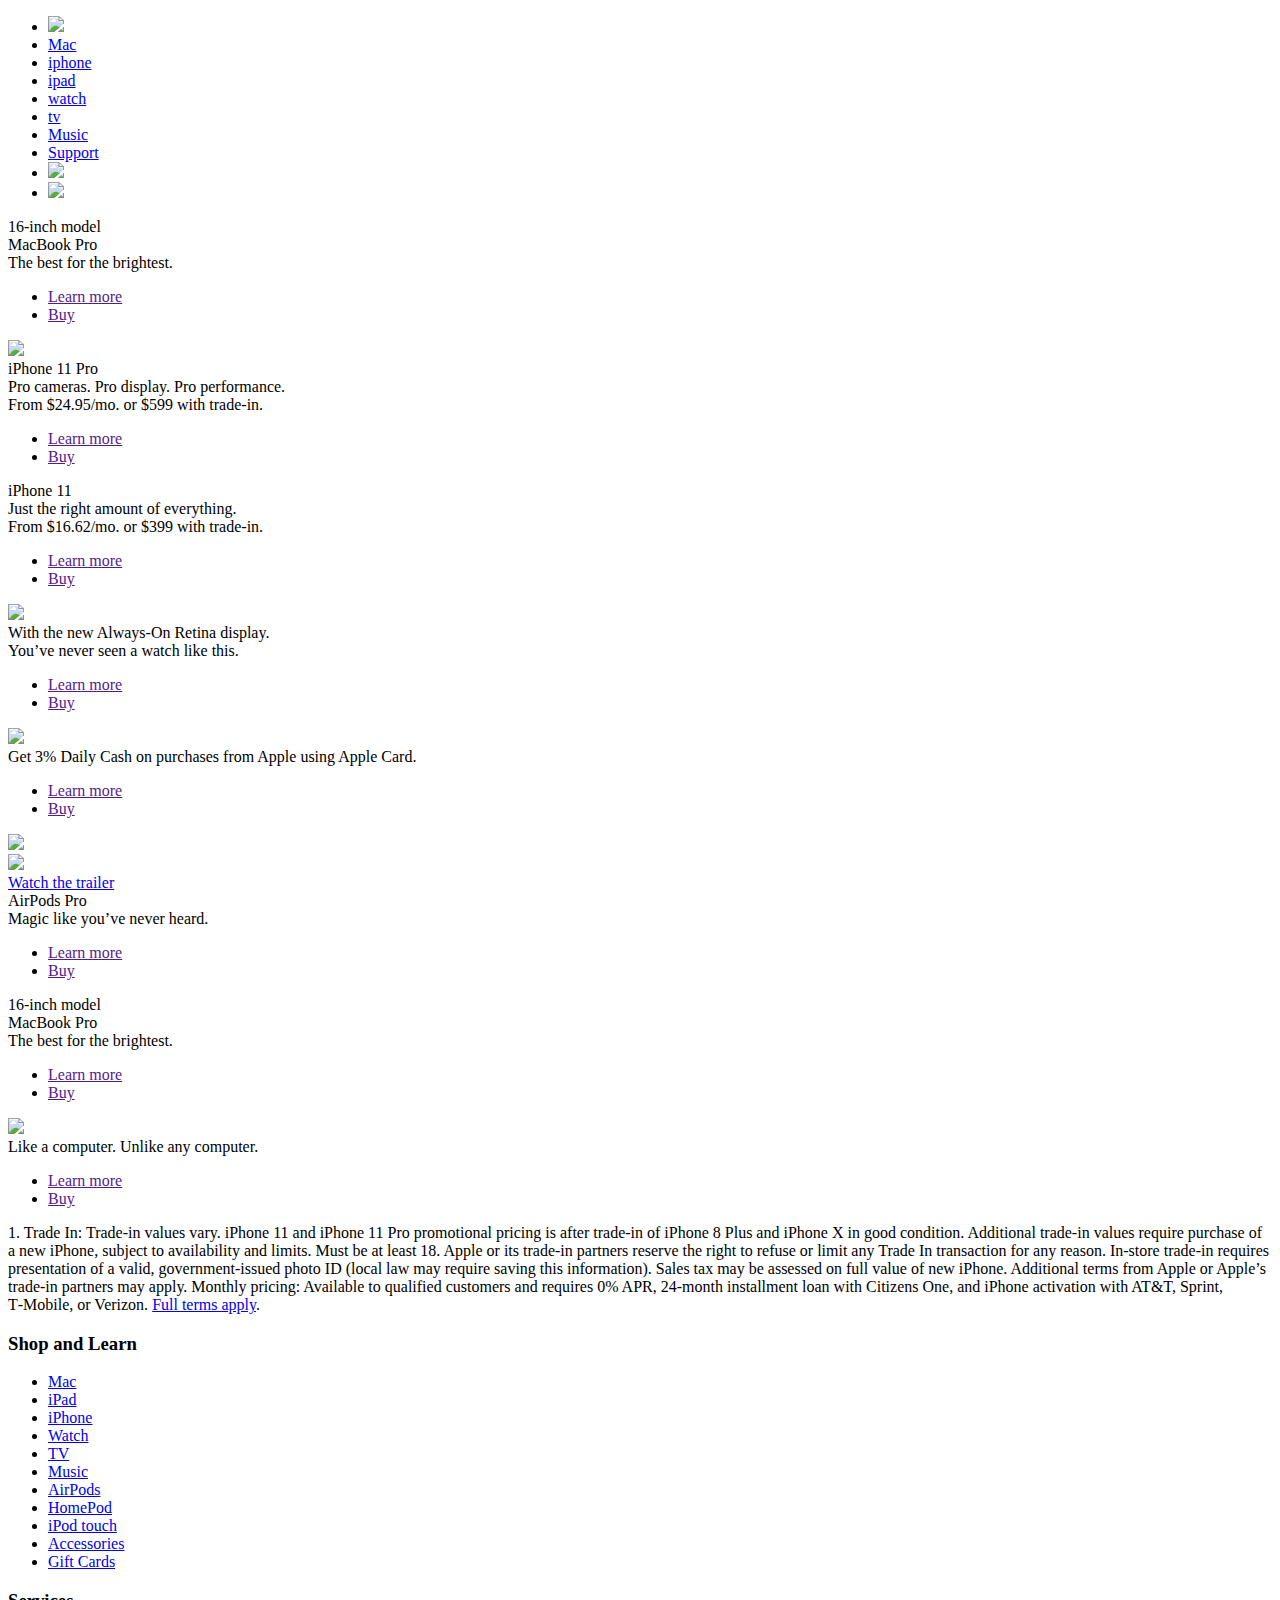
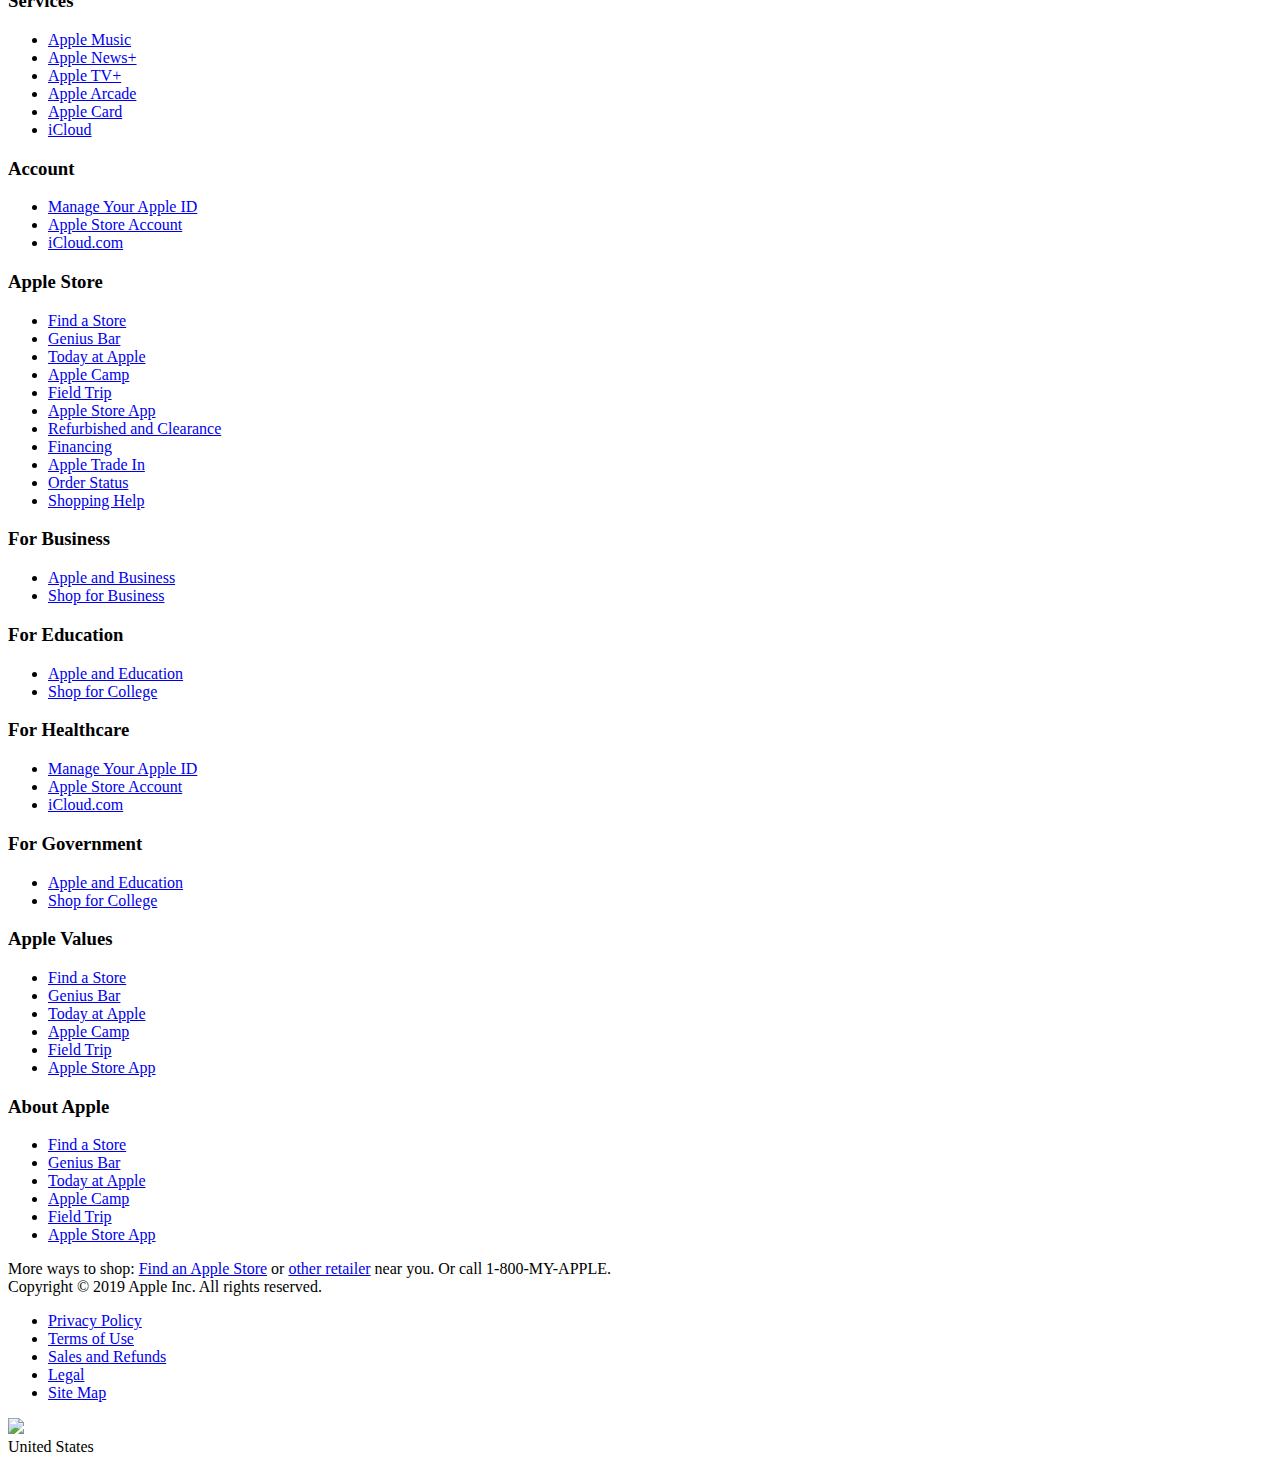
==== index.html @ 28b309b7 "Create index.html" ====
<!DOCTYPE html>
<html>

<head>
    <title>Apple Website</title>
    <link rel="stylesheet" type="text/css" href="css/style.css">

    <!-- Link to the Font-Awesome Font -->
    <!-- This font gives us the option to use emojies, symbols, common logos and icons as a font -->
    <link rel="stylesheet" href="https://maxcdn.bootstrapcdn.com/font-awesome/4.6.2/css/font-awesome.min.css">

    <!-- Link to Montserrat font on Google Fonts-->
    <link href="https://fonts.googleapis.com/css?family=Montserrat:200,200i,300,300i,400,600,600i,700,700i,800,800i,900,900i&display=swap" rel="stylesheet">

</head>

<body>
    <div class="outer-wrapper">
        <header class="header-wrapper">
            <div class="internal-wrapper">
                <div class="header-links-wrapper">
                    <ul>
                        <li class="logo-link">
                            <a href="/"><img src="images/icons/logo.png"></a>
                        </li>
                        <li><a href="/mac/">Mac</a></li>
                        <li><a href="#">iphone</a></li>
                        <li><a href="#">ipad</a></li>
                        <li><a href="#">watch</a></li>
                        <li><a href="#">tv</a></li>
                        <li><a href="#">Music</a></li>
                        <li><a href="#">Support</a></li>
                        <li class="search-link">
                            <a href="/search/"><img src="images/icons/search-icon.png"></a>
                        </li>
                        <li class="cart-link">
                            <a href="/cart/"><img src="images/icons/cart.png"></a>
                        </li>
                    </ul>
                </div>
            </div>
        </header>

        <section class="main-highlight-wrapper">
            <div class="internal-wrapper">
                <div class="model">
                    16-inch model
                </div>

                <div class="product-title">
                    MacBook Pro
                </div>

                <div class="brief-description">
                    The best for the brightest.
                </div>

                <div class="links-wrapper">
                    <ul>
                        <li><a href="">Learn more</a></li>
                        <li><a href="">Buy</a></li>
                    </ul>
                </div>

                <div class="main-image-wrapper">
                    <img src="images/home/mac-laptop.jpg" />
                </div>

            </div>
        </section>

        <section class="second-hightlight-wrapper">
            <div class="internal-wrapper">
                <div class="title-wraper">
                    iPhone 11 Pro
                </div>

                <div class="description-wrapper">
                    Pro cameras. Pro display. Pro performance.
                </div>

                <div class="price-wrapper">
                    From $24.95/mo. or $599 with trade‑in.
                </div>

                <div class="links-wrapper">
                    <ul>
                        <li><a href="">Learn more</a></li>
                        <li><a href="">Buy</a></li>
                    </ul>
                </div>
            </div>
        </section>

        <section class="third-highlight-wrapper">
            <div class="internal-wrapper">
                <div class="title-wraper">
                    iPhone 11
                </div>
                <div class="description-wrapper">
                    Just the right amount of everything.
                </div>
                <div class="price-wrapper">
                    From $16.62/mo. or $399 with trade‑in.
                </div>
                <div class="links-wrapper">
                    <ul>
                        <li><a href="">Learn more</a></li>
                        <li><a href="">Buy</a></li>
                    </ul>
                </div>
            </div>
        </section>





        <section class="fourth-heghlight-wrapper">
            <div class="left-side-wrapper">
                <div class="top-logo-wrapper">
                    <div class="logo-wrapper">
                        <img src="images/icons/watch-series5-logo.png">
                    </div>
                </div>
                <div class="description-wraper">
                    With the new Always-On Retina display.<br> You’ve never seen a watch like this.
                </div>
                <div class="links-wrapper">
                    <ul>
                        <li><a href="">Learn more</a></li>
                        <li><a href="">Buy</a></li>
                    </ul>
                </div>
            </div>
            <div class="right-side-wrapper">
                <div class="top-logo-wrapper">
                    <div class="logo-wrapper">
                        <img src="images/icons/apple-card-logo.png">
                    </div>
                </div>
                <div class="description-wraper">
                    Get 3% Daily Cash on purchases from Apple using Apple Card.
                </div>
                <div class="links-wrapper">
                    <ul>
                        <li><a href="">Learn more</a></li>
                        <li><a href="">Buy</a></li>
                    </ul>
                </div>
            </div>
        </section>
        <section class="fifth-heghlight-wrapper">
            <div class="left-side-wrapper">
                <div class="top-logo-wrapper">
                    <div class="logo-wrapper">
                        <img src="images/icons/apple-tv-logo.png">
                    </div>
                </div>

                <div class="tvshow-logo-wraper">
                    <img src="images/icons/servant-logo.png">
                </div>

                <div class="watch-more-wrapper">
                    <a href="#">Watch the trailer</a>
                </div>
            </div>
            <div class="right-side-wrapper">
                <div class="top-logo-wrapper">
                    <div class="logo-wrapper">
                        AirPods Pro
                    </div>
                </div>

                <div class="description-wraper">
                    Magic like you’ve never heard.
                </div>

                <div class="links-wrapper">
                    <ul>
                        <li><a href="">Learn more</a></li>
                        <li><a href="">Buy</a></li>
                    </ul>
                </div>
            </div>
        </section>
        <section class="sixth-heghlight-wrapper">
            <div class="left-side-wrapper">
                <div class="model">
                    16-inch model
                </div>

                <div class="product-title-small">
                    MacBook Pro
                </div>

                <div class="description-wraper">
                    The best for the brightest.
                </div>

                <div class="links-wrapper">
                    <ul>
                        <li><a href="">Learn more</a></li>
                        <li><a href="">Buy</a></li>
                    </ul>
                </div>
            </div>
            <div class="right-side-wrapper">
                <div class="top-logo-wrapper">
                    <div class="logo-wrapper">
                        <img src="images/icons/new-ipad-logo.png">
                    </div>
                </div>

                <div class="description-wraper">
                    Like a computer. Unlike any computer.
                </div>

                <div class="links-wrapper">
                    <ul>
                        <li><a href="">Learn more</a></li>
                        <li><a href="">Buy</a></li>
                    </ul>
                </div>
            </div>
        </section>





        <footer class="footer-wrapper">
            <div class="internal-wrapper">
                <div class="upper-text-container">
                    1. Trade In: Trade‑in values vary. iPhone 11 and iPhone 11 Pro promotional pricing is after trade‑in of iPhone 8 Plus and iPhone X in good condition. Additional trade‑in values require purchase of a new iPhone, subject to availability and limits. Must
                    be at least 18. Apple or its trade-in partners reserve the right to refuse or limit any Trade In transaction for any reason. In‑store trade‑in requires presentation of a valid, government-issued photo ID (local law may require saving
                    this information). Sales tax may be assessed on full value of new iPhone. Additional terms from Apple or Apple’s trade-in partners may apply. Monthly pricing: Available to qualified customers and requires 0% APR, 24‑month installment
                    loan with Citizens One, and iPhone activation with AT&T, Sprint, T‑Mobile, or Verizon. <a href="#"> Full terms apply</a>.
                </div>
                <div class="footer-links-wrapper">
                    <div class="links-wrapper-1">
                        <h3>Shop and Learn</h3>
                        <ul>
                            <li><a href="#">Mac</a></li>
                            <li><a href="#">iPad</a></li>
                            <li><a href="#">iPhone</a></li>
                            <li><a href="#">Watch</a></li>
                            <li><a href="#">TV</a></li>
                            <li><a href="#">Music</a></li>
                            <li><a href="#">AirPods</a></li>
                            <li><a href="#">HomePod</a></li>
                            <li><a href="#">iPod touch</a></li>
                            <li><a href="#">Accessories</a></li>
                            <li><a href="#">Gift Cards</a></li>
                        </ul>
                    </div>
                    <div class="links-wrapper-2">
                        <h3>Services</h3>
                        <ul>
                            <li><a href="#">Apple Music</a></li>
                            <li><a href="#">Apple News+</a></li>
                            <li><a href="#">Apple TV+</a></li>
                            <li><a href="#">Apple Arcade</a></li>
                            <li><a href="#">Apple Card</a></li>
                            <li><a href="#">iCloud</a></li>
                        </ul>
                        <h3>Account</h3>
                        <ul>
                            <li><a href="#">Manage Your Apple ID</a></li>
                            <li><a href="#">Apple Store Account</a></li>
                            <li><a href="#">iCloud.com</a></li>
                        </ul>
                    </div>
                    <div class="links-wrapper-3">
                        <h3>Apple Store</h3>
                        <ul>
                            <li><a href="#">Find a Store</a></li>
                            <li><a href="#">Genius Bar</a></li>
                            <li><a href="#">Today at Apple</a></li>
                            <li><a href="#">Apple Camp</a></li>
                            <li><a href="#">Field Trip</a></li>
                            <li><a href="#">Apple Store App</a></li>
                            <li><a href="#">Refurbished and Clearance</a></li>
                            <li><a href="#">Financing</a></li>
                            <li><a href="#">Apple Trade In</a></li>
                            <li><a href="#">Order Status</a></li>
                            <li><a href="#">Shopping Help</a></li>
                        </ul>
                    </div>
                    <div class="links-wrapper-4">
                        <h3>For Business</h3>
                        <ul>
                            <li><a href="#">Apple and Business</a></li>
                            <li><a href="#">Shop for Business</a></li>
                        </ul>
                        <h3>For Education</h3>
                        <ul>
                            <li><a href="#">Apple and Education</a></li>
                            <li><a href="#">Shop for College</a></li>
                        </ul>
                        <h3>For Healthcare</h3>
                        <ul>
                            <li><a href="#">Manage Your Apple ID</a></li>
                            <li><a href="#">Apple Store Account</a></li>
                            <li><a href="#">iCloud.com</a></li>
                        </ul>
                        <h3>For Government</h3>
                        <ul>
                            <li><a href="#">Apple and Education</a></li>
                            <li><a href="#">Shop for College</a></li>
                        </ul>
                    </div>

                    <div class="links-wrapper-5">
                        <h3>Apple Values</h3>
                        <ul>
                            <li><a href="#">Find a Store</a></li>
                            <li><a href="#">Genius Bar</a></li>
                            <li><a href="#">Today at Apple</a></li>
                            <li><a href="#">Apple Camp</a></li>
                            <li><a href="#">Field Trip</a></li>
                            <li><a href="#">Apple Store App</a></li>
                        </ul>
                        <h3>About Apple</h3>
                        <ul>
                            <li><a href="#">Find a Store</a></li>
                            <li><a href="#">Genius Bar</a></li>
                            <li><a href="#">Today at Apple</a></li>
                            <li><a href="#">Apple Camp</a></li>
                            <li><a href="#">Field Trip</a></li>
                            <li><a href="#">Apple Store App</a></li>
                        </ul>
                    </div>
                </div>
                <div class="my-apple-wrapper">
                    More ways to shop: <a href="#">Find an Apple Store</a> or <a href="#">other retailer</a> near you. Or call 1-800-MY-APPLE.
                </div>
                <div class="copyright-wrapper">
                    <div class="copyright">
                        Copyright © 2019 Apple Inc. All rights reserved.
                    </div>
                    <div class="footer-links-terms">
                        <ul>
                            <li><a href="#">Privacy Policy</a></li>
                            <li><a href="#">Terms of Use</a></li>
                            <li><a href="#">Sales and Refunds</a></li>
                            <li><a href="#">Legal</a></li>
                            <li><a href="#">Site Map</a></li>
                        </ul>
                    </div>
                    <div class="footer-country">
                        <div class="flag-wrapper"><img src="images/icons/16.png"></div>
                        <div class="footer-country-name">United States</div>
                    </div>
                </div>
            </div>
        </footer>
    </div>


</body>

</html>
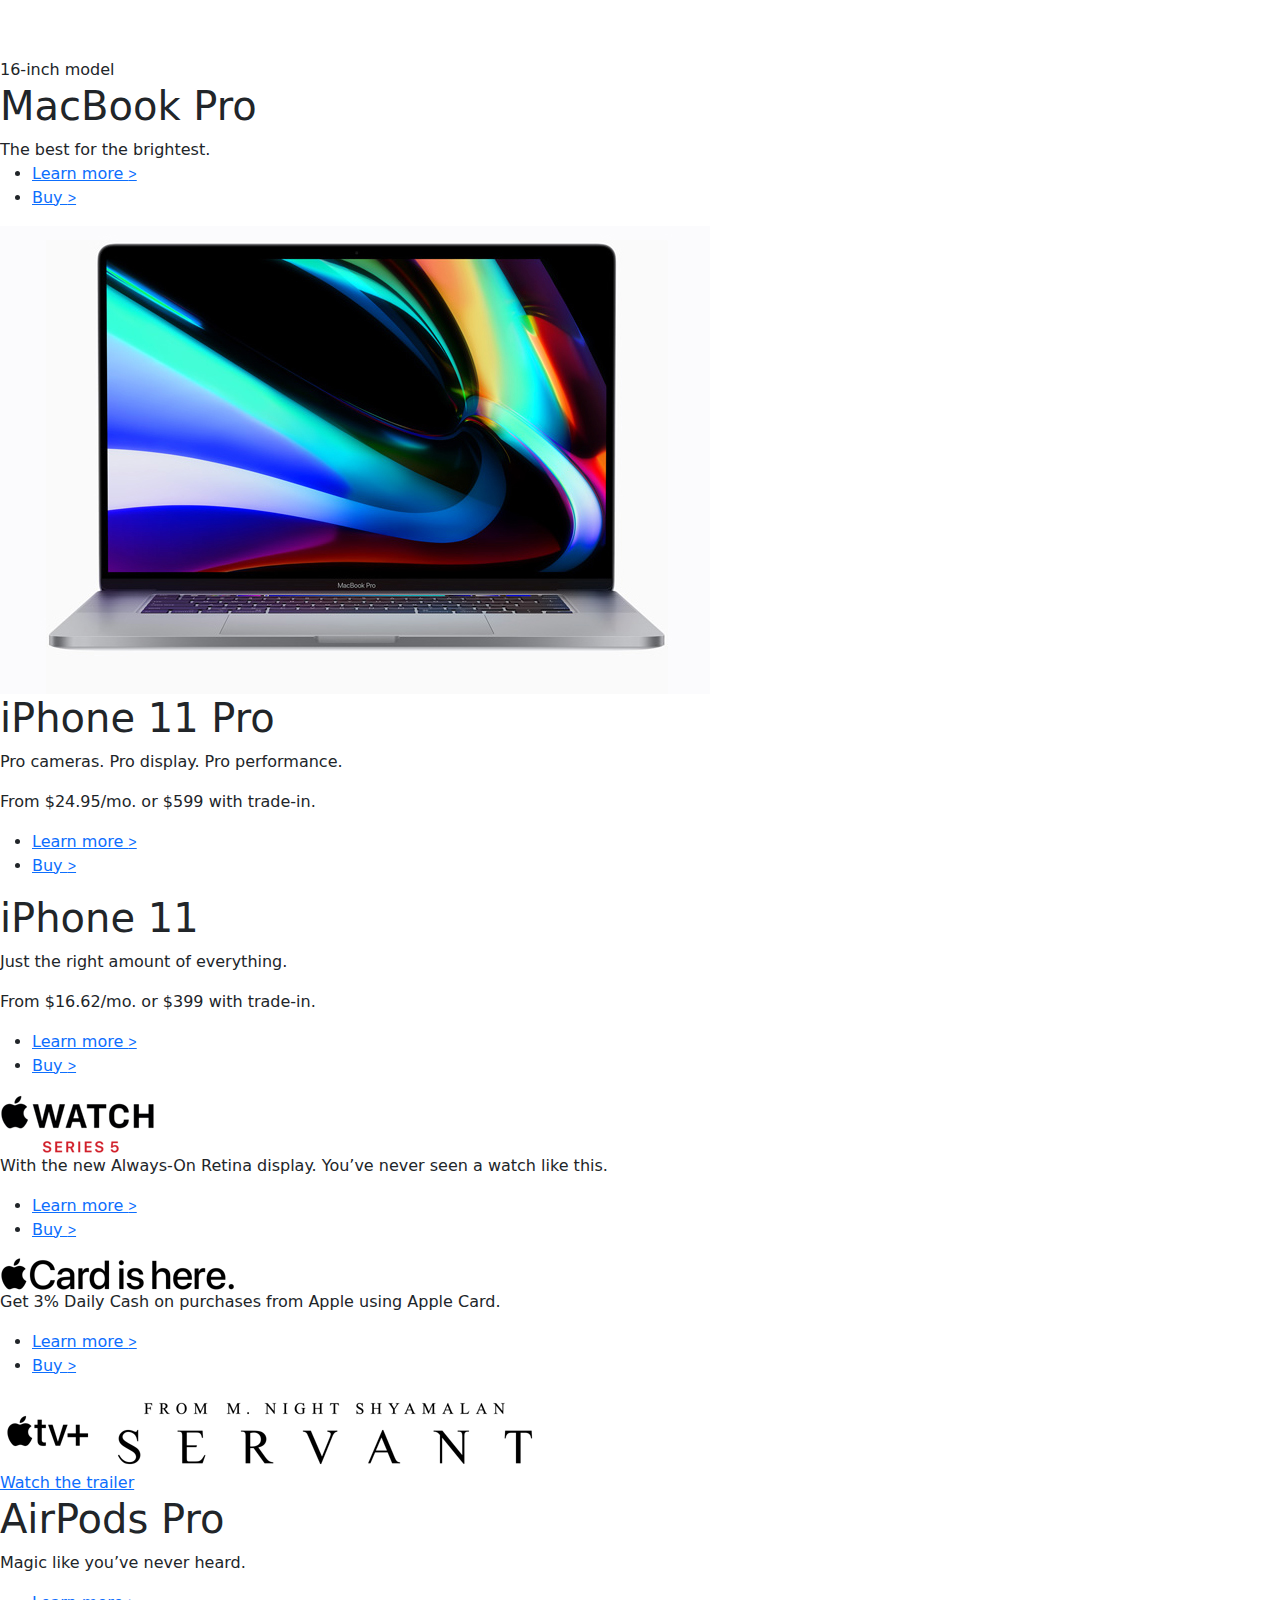
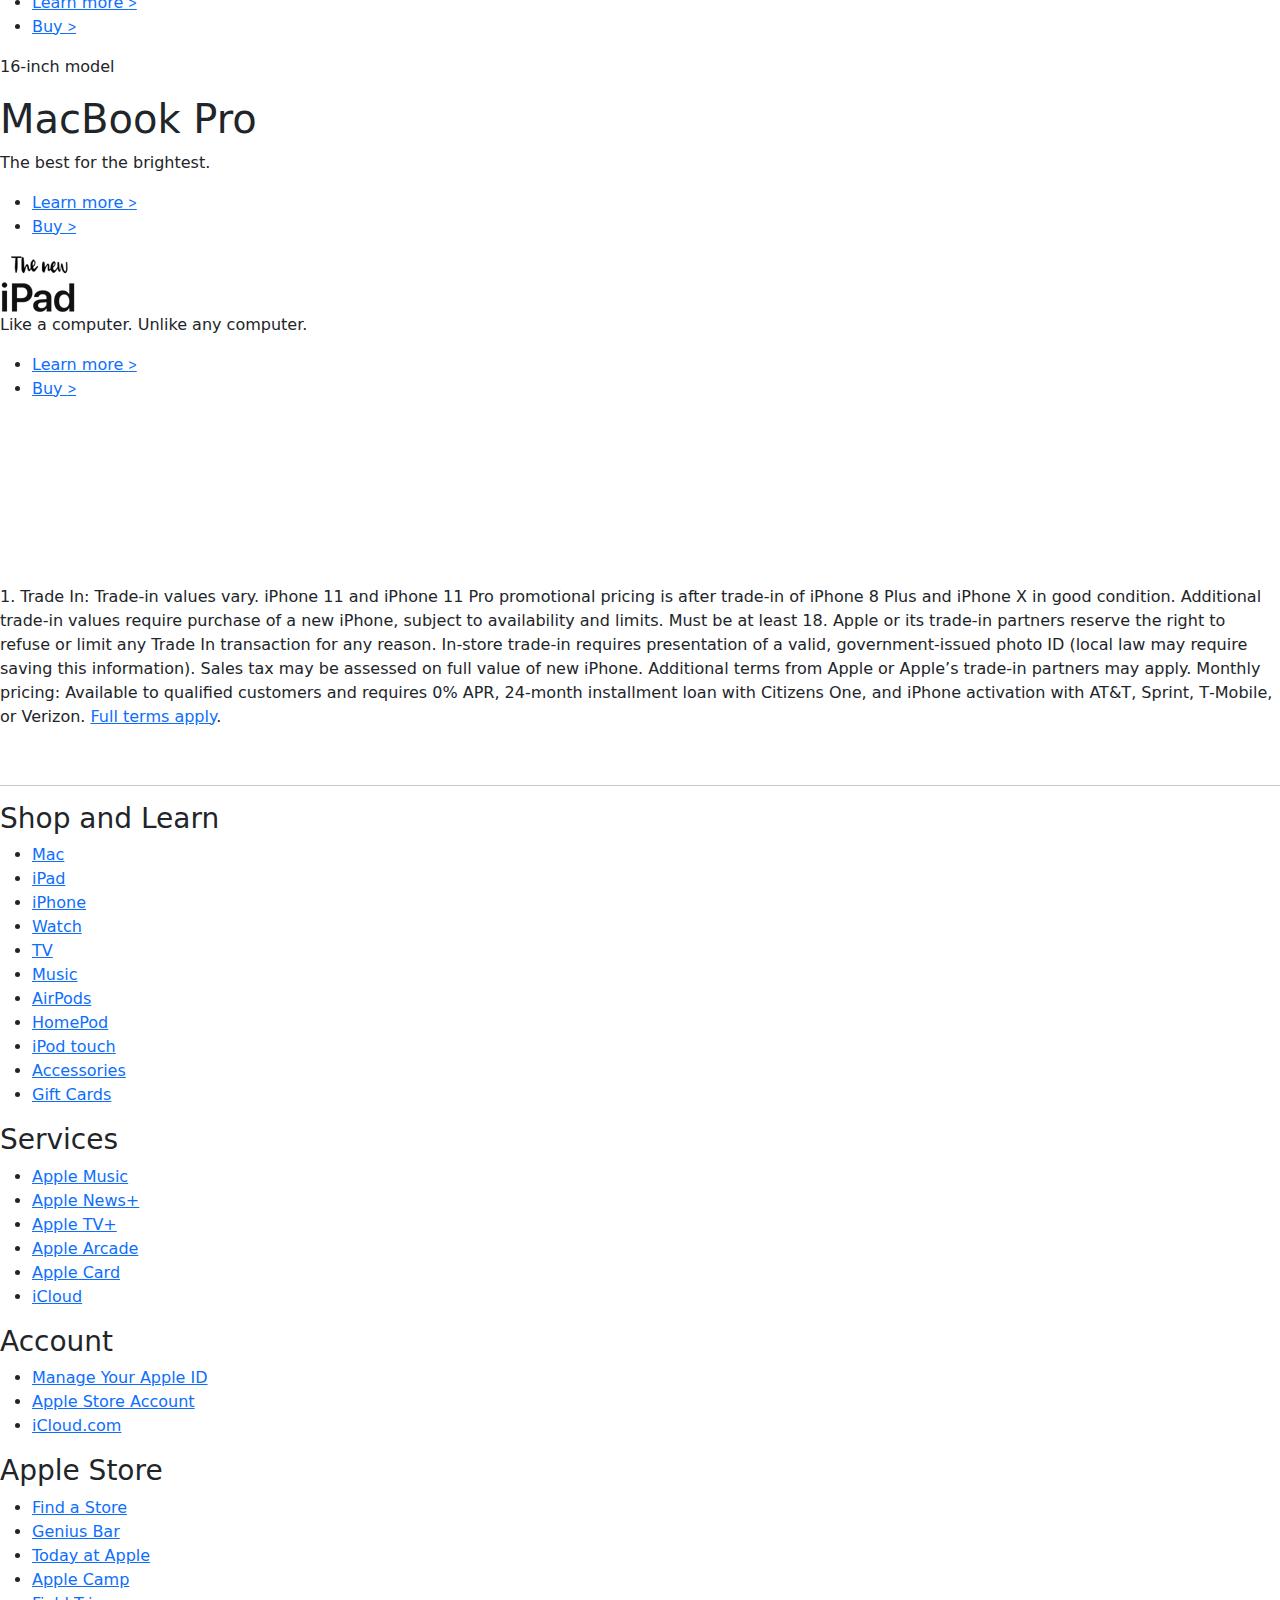
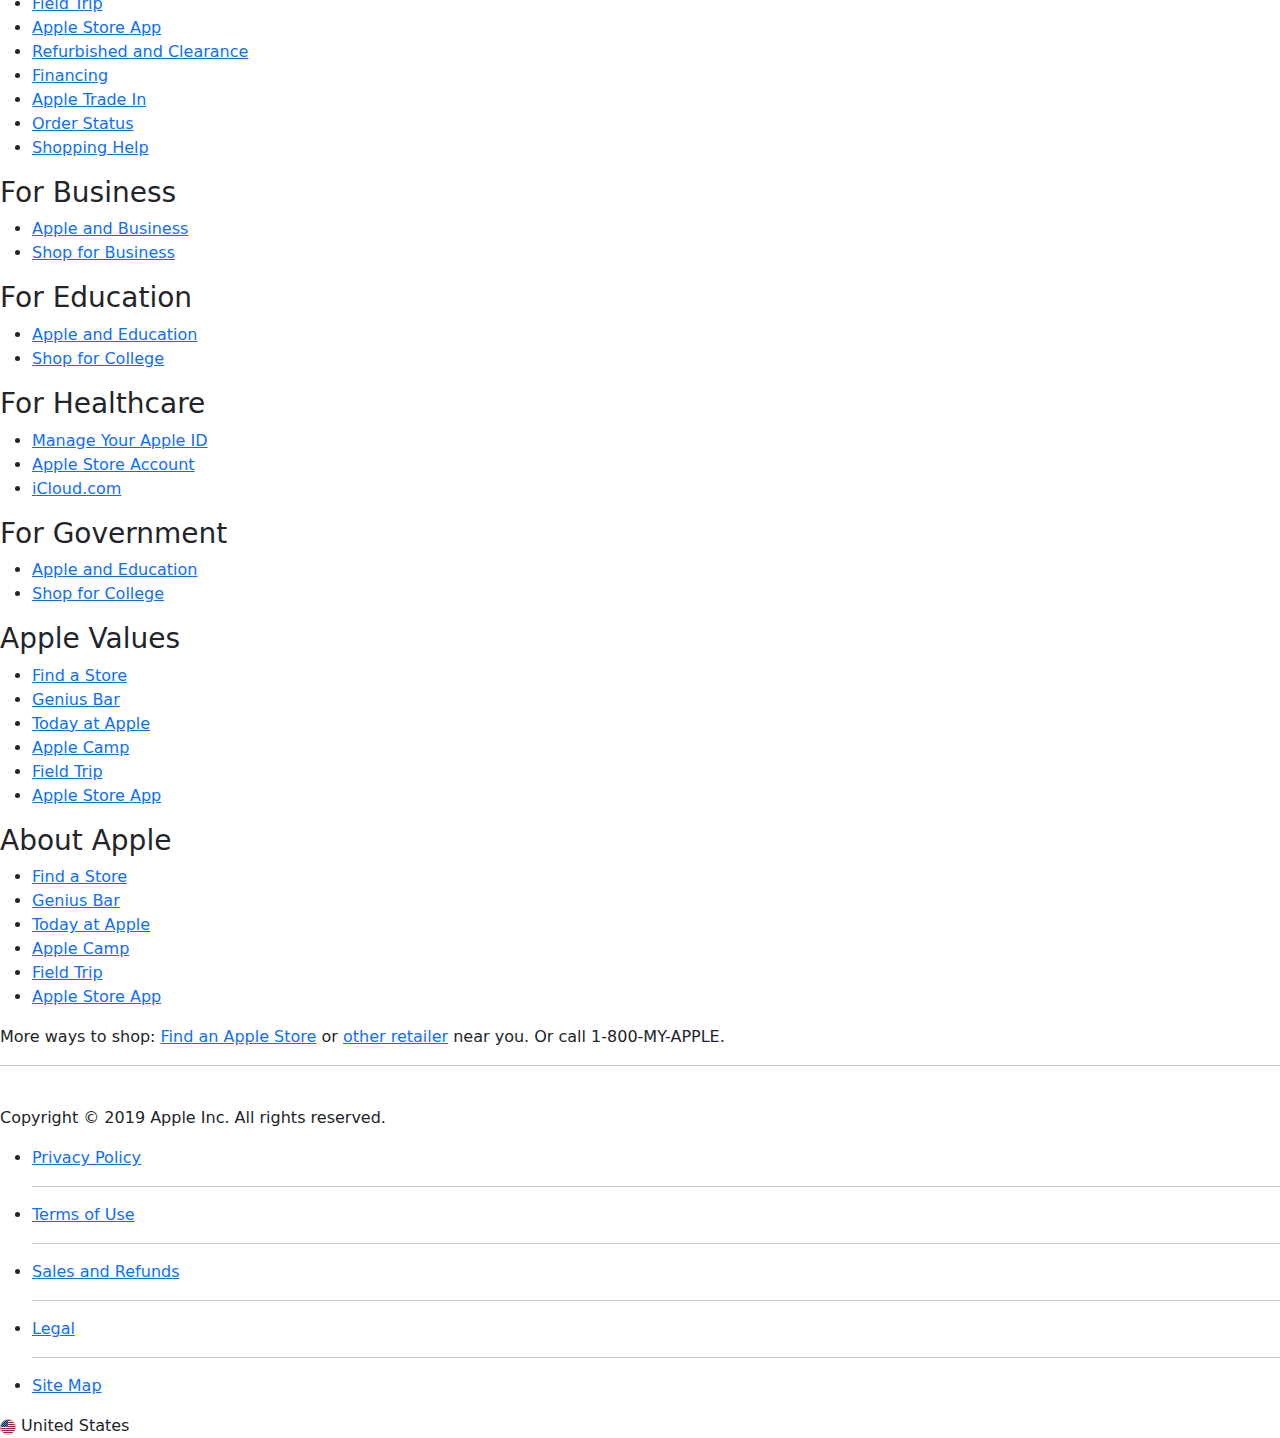
==== commit da9be48a: "Update index.html" ====
--- a/index.html
+++ b/index.html
@@ -1,363 +1,397 @@
-<!DOCTYPE html>
-<html>
+<!doctype html>
+<html lang="en">
 
 <head>
+    <meta charset="UTF-8" />
+    <meta content="width=device-width, initial-scale=1.0" name="viewport">
     <title>Apple Website</title>
-    <link rel="stylesheet" type="text/css" href="css/style.css">
-
-    <!-- Link to the Font-Awesome Font -->
-    <!-- This font gives us the option to use emojies, symbols, common logos and icons as a font -->
-    <link rel="stylesheet" href="https://maxcdn.bootstrapcdn.com/font-awesome/4.6.2/css/font-awesome.min.css">
-
-    <!-- Link to Montserrat font on Google Fonts-->
-    <link href="https://fonts.googleapis.com/css?family=Montserrat:200,200i,300,300i,400,600,600i,700,700i,800,800i,900,900i&display=swap" rel="stylesheet">
-
+    <!-- Bootstrap CSS -->
+    <link href="https://cdn.jsdelivr.net/npm/bootstrap@5.3.0/dist/css/bootstrap.min.css" rel="stylesheet">
+    <!-- FontAwesome -->
+    <link rel="stylesheet" href="https://cdnjs.cloudflare.com/ajax/libs/font-awesome/6.6.0/css/all.min.css" />
+    <!-- Google Fonts -->
+    <link href="https://fonts.googleapis.com/css2?family=Montserrat:ital,wght@0,100..900;1,100..900&display=swap" rel="stylesheet">
+    <!-- Your Custom CSS -->
+    <link href="styles.css" rel="stylesheet">
 </head>
 
 <body>
-    <div class="outer-wrapper">
-        <header class="header-wrapper">
-            <div class="internal-wrapper">
-                <div class="header-links-wrapper">
-                    <ul>
-                        <li class="logo-link">
-                            <a href="/"><img src="images/icons/logo.png"></a>
+    <header>
+        <nav class="navbar navbar-expand-lg navbar-dark ">
+            <div class="container-fluid">
+                <!-- Hamburger Menu -->
+                <button class="navbar-toggler order-1" type="button" data-bs-toggle="collapse" data-bs-target="#navbarNav" aria-controls="navbarNav" aria-expanded="false" aria-label="Toggle navigation">
+                    <span class="navbar-toggler-icon"></span>
+                </button>
+
+                <!-- Centered Logo -->
+                <a class="navbar-brand mx-auto order-3 " href="/">
+                    <img src="../../resources/images/icons/logo.png" alt="apple-logo" height="30">
+                </a>
+
+                <!-- Collapsible Nav Links -->
+                <div class="collapse navbar-collapse order-3" id="navbarNav">
+                    <ul class="navbar-nav ms-auto">
+                        <li class="nav-item"><a class="nav-link" href="#">Mac</a></li>
+                        <li class="nav-item"><a class="nav-link" href="#">iPhone</a></li>
+                        <li class="nav-item"><a class="nav-link" href="#">iPad</a></li>
+                        <li class="nav-item"><a class="nav-link" href="#">Watch</a></li>
+                        <li class="nav-item"><a class="nav-link" href="#">TV</a></li>
+                        <li class="nav-item"><a class="nav-link" href="#">Music</a></li>
+                        <li class="nav-item"><a class="nav-link" href="#">Support</a></li>
+                        <li class="nav-item">
+                            <a class="nav-link" href="#"><img alt="search-icon" src="../../resources/images/icons/search-icon.png" height="20"></a>
                         </li>
-                        <li><a href="/mac/">Mac</a></li>
-                        <li><a href="#">iphone</a></li>
-                        <li><a href="#">ipad</a></li>
-                        <li><a href="#">watch</a></li>
-                        <li><a href="#">tv</a></li>
-                        <li><a href="#">Music</a></li>
-                        <li><a href="#">Support</a></li>
-                        <li class="search-link">
-                            <a href="/search/"><img src="images/icons/search-icon.png"></a>
-                        </li>
-                        <li class="cart-link">
-                            <a href="/cart/"><img src="images/icons/cart.png"></a>
+                        <li class="nav-item">
+                            <a class="nav-link" href="#"><img alt="cart-icon" src="../../resources/images/icons/cart.png" height="20"></a>
                         </li>
                     </ul>
                 </div>
             </div>
-        </header>
-
-        <section class="main-highlight-wrapper">
-            <div class="internal-wrapper">
-                <div class="model">
-                    16-inch model
-                </div>
-
-                <div class="product-title">
-                    MacBook Pro
-                </div>
-
-                <div class="brief-description">
-                    The best for the brightest.
-                </div>
-
-                <div class="links-wrapper">
-                    <ul>
-                        <li><a href="">Learn more</a></li>
-                        <li><a href="">Buy</a></li>
-                    </ul>
-                </div>
-
-                <div class="main-image-wrapper">
-                    <img src="images/home/mac-laptop.jpg" />
-                </div>
-
-            </div>
-        </section>
-
-        <section class="second-hightlight-wrapper">
-            <div class="internal-wrapper">
-                <div class="title-wraper">
-                    iPhone 11 Pro
-                </div>
-
-                <div class="description-wrapper">
-                    Pro cameras. Pro display. Pro performance.
-                </div>
-
-                <div class="price-wrapper">
-                    From $24.95/mo. or $599 with trade‑in.
-                </div>
-
-                <div class="links-wrapper">
-                    <ul>
-                        <li><a href="">Learn more</a></li>
-                        <li><a href="">Buy</a></li>
-                    </ul>
-                </div>
-            </div>
-        </section>
-
-        <section class="third-highlight-wrapper">
-            <div class="internal-wrapper">
-                <div class="title-wraper">
-                    iPhone 11
-                </div>
-                <div class="description-wrapper">
-                    Just the right amount of everything.
-                </div>
-                <div class="price-wrapper">
-                    From $16.62/mo. or $399 with trade‑in.
-                </div>
-                <div class="links-wrapper">
-                    <ul>
-                        <li><a href="">Learn more</a></li>
-                        <li><a href="">Buy</a></li>
-                    </ul>
-                </div>
-            </div>
-        </section>
-
-
-
-
-
-        <section class="fourth-heghlight-wrapper">
-            <div class="left-side-wrapper">
-                <div class="top-logo-wrapper">
-                    <div class="logo-wrapper">
-                        <img src="images/icons/watch-series5-logo.png">
-                    </div>
-                </div>
-                <div class="description-wraper">
-                    With the new Always-On Retina display.<br> You’ve never seen a watch like this.
-                </div>
-                <div class="links-wrapper">
-                    <ul>
-                        <li><a href="">Learn more</a></li>
-                        <li><a href="">Buy</a></li>
-                    </ul>
-                </div>
-            </div>
-            <div class="right-side-wrapper">
-                <div class="top-logo-wrapper">
-                    <div class="logo-wrapper">
-                        <img src="images/icons/apple-card-logo.png">
-                    </div>
-                </div>
-                <div class="description-wraper">
-                    Get 3% Daily Cash on purchases from Apple using Apple Card.
-                </div>
-                <div class="links-wrapper">
-                    <ul>
-                        <li><a href="">Learn more</a></li>
-                        <li><a href="">Buy</a></li>
-                    </ul>
-                </div>
-            </div>
-        </section>
-        <section class="fifth-heghlight-wrapper">
-            <div class="left-side-wrapper">
-                <div class="top-logo-wrapper">
-                    <div class="logo-wrapper">
-                        <img src="images/icons/apple-tv-logo.png">
-                    </div>
-                </div>
-
-                <div class="tvshow-logo-wraper">
-                    <img src="images/icons/servant-logo.png">
-                </div>
-
-                <div class="watch-more-wrapper">
-                    <a href="#">Watch the trailer</a>
-                </div>
-            </div>
-            <div class="right-side-wrapper">
-                <div class="top-logo-wrapper">
-                    <div class="logo-wrapper">
-                        AirPods Pro
-                    </div>
-                </div>
-
-                <div class="description-wraper">
-                    Magic like you’ve never heard.
-                </div>
-
-                <div class="links-wrapper">
-                    <ul>
-                        <li><a href="">Learn more</a></li>
-                        <li><a href="">Buy</a></li>
-                    </ul>
-                </div>
-            </div>
-        </section>
-        <section class="sixth-heghlight-wrapper">
-            <div class="left-side-wrapper">
-                <div class="model">
-                    16-inch model
-                </div>
-
-                <div class="product-title-small">
-                    MacBook Pro
-                </div>
-
-                <div class="description-wraper">
-                    The best for the brightest.
-                </div>
-
-                <div class="links-wrapper">
-                    <ul>
-                        <li><a href="">Learn more</a></li>
-                        <li><a href="">Buy</a></li>
-                    </ul>
-                </div>
-            </div>
-            <div class="right-side-wrapper">
-                <div class="top-logo-wrapper">
-                    <div class="logo-wrapper">
-                        <img src="images/icons/new-ipad-logo.png">
-                    </div>
-                </div>
-
-                <div class="description-wraper">
-                    Like a computer. Unlike any computer.
-                </div>
-
-                <div class="links-wrapper">
-                    <ul>
-                        <li><a href="">Learn more</a></li>
-                        <li><a href="">Buy</a></li>
-                    </ul>
-                </div>
-            </div>
-        </section>
-
-
-
-
-
-        <footer class="footer-wrapper">
-            <div class="internal-wrapper">
-                <div class="upper-text-container">
-                    1. Trade In: Trade‑in values vary. iPhone 11 and iPhone 11 Pro promotional pricing is after trade‑in of iPhone 8 Plus and iPhone X in good condition. Additional trade‑in values require purchase of a new iPhone, subject to availability and limits. Must
-                    be at least 18. Apple or its trade-in partners reserve the right to refuse or limit any Trade In transaction for any reason. In‑store trade‑in requires presentation of a valid, government-issued photo ID (local law may require saving
-                    this information). Sales tax may be assessed on full value of new iPhone. Additional terms from Apple or Apple’s trade-in partners may apply. Monthly pricing: Available to qualified customers and requires 0% APR, 24‑month installment
-                    loan with Citizens One, and iPhone activation with AT&T, Sprint, T‑Mobile, or Verizon. <a href="#"> Full terms apply</a>.
-                </div>
-                <div class="footer-links-wrapper">
-                    <div class="links-wrapper-1">
-                        <h3>Shop and Learn</h3>
-                        <ul>
-                            <li><a href="#">Mac</a></li>
-                            <li><a href="#">iPad</a></li>
-                            <li><a href="#">iPhone</a></li>
-                            <li><a href="#">Watch</a></li>
-                            <li><a href="#">TV</a></li>
-                            <li><a href="#">Music</a></li>
-                            <li><a href="#">AirPods</a></li>
-                            <li><a href="#">HomePod</a></li>
-                            <li><a href="#">iPod touch</a></li>
-                            <li><a href="#">Accessories</a></li>
-                            <li><a href="#">Gift Cards</a></li>
-                        </ul>
-                    </div>
-                    <div class="links-wrapper-2">
-                        <h3>Services</h3>
-                        <ul>
-                            <li><a href="#">Apple Music</a></li>
-                            <li><a href="#">Apple News+</a></li>
-                            <li><a href="#">Apple TV+</a></li>
-                            <li><a href="#">Apple Arcade</a></li>
-                            <li><a href="#">Apple Card</a></li>
-                            <li><a href="#">iCloud</a></li>
-                        </ul>
-                        <h3>Account</h3>
-                        <ul>
-                            <li><a href="#">Manage Your Apple ID</a></li>
-                            <li><a href="#">Apple Store Account</a></li>
-                            <li><a href="#">iCloud.com</a></li>
-                        </ul>
-                    </div>
-                    <div class="links-wrapper-3">
-                        <h3>Apple Store</h3>
-                        <ul>
-                            <li><a href="#">Find a Store</a></li>
-                            <li><a href="#">Genius Bar</a></li>
-                            <li><a href="#">Today at Apple</a></li>
-                            <li><a href="#">Apple Camp</a></li>
-                            <li><a href="#">Field Trip</a></li>
-                            <li><a href="#">Apple Store App</a></li>
-                            <li><a href="#">Refurbished and Clearance</a></li>
-                            <li><a href="#">Financing</a></li>
-                            <li><a href="#">Apple Trade In</a></li>
-                            <li><a href="#">Order Status</a></li>
-                            <li><a href="#">Shopping Help</a></li>
-                        </ul>
-                    </div>
-                    <div class="links-wrapper-4">
-                        <h3>For Business</h3>
-                        <ul>
-                            <li><a href="#">Apple and Business</a></li>
-                            <li><a href="#">Shop for Business</a></li>
-                        </ul>
-                        <h3>For Education</h3>
-                        <ul>
-                            <li><a href="#">Apple and Education</a></li>
-                            <li><a href="#">Shop for College</a></li>
-                        </ul>
-                        <h3>For Healthcare</h3>
-                        <ul>
-                            <li><a href="#">Manage Your Apple ID</a></li>
-                            <li><a href="#">Apple Store Account</a></li>
-                            <li><a href="#">iCloud.com</a></li>
-                        </ul>
-                        <h3>For Government</h3>
-                        <ul>
-                            <li><a href="#">Apple and Education</a></li>
-                            <li><a href="#">Shop for College</a></li>
-                        </ul>
-                    </div>
-
-                    <div class="links-wrapper-5">
-                        <h3>Apple Values</h3>
-                        <ul>
-                            <li><a href="#">Find a Store</a></li>
-                            <li><a href="#">Genius Bar</a></li>
-                            <li><a href="#">Today at Apple</a></li>
-                            <li><a href="#">Apple Camp</a></li>
-                            <li><a href="#">Field Trip</a></li>
-                            <li><a href="#">Apple Store App</a></li>
-                        </ul>
-                        <h3>About Apple</h3>
-                        <ul>
-                            <li><a href="#">Find a Store</a></li>
-                            <li><a href="#">Genius Bar</a></li>
-                            <li><a href="#">Today at Apple</a></li>
-                            <li><a href="#">Apple Camp</a></li>
-                            <li><a href="#">Field Trip</a></li>
-                            <li><a href="#">Apple Store App</a></li>
-                        </ul>
-                    </div>
-                </div>
-                <div class="my-apple-wrapper">
-                    More ways to shop: <a href="#">Find an Apple Store</a> or <a href="#">other retailer</a> near you. Or call 1-800-MY-APPLE.
-                </div>
-                <div class="copyright-wrapper">
-                    <div class="copyright">
-                        Copyright © 2019 Apple Inc. All rights reserved.
-                    </div>
-                    <div class="footer-links-terms">
-                        <ul>
-                            <li><a href="#">Privacy Policy</a></li>
-                            <li><a href="#">Terms of Use</a></li>
-                            <li><a href="#">Sales and Refunds</a></li>
-                            <li><a href="#">Legal</a></li>
-                            <li><a href="#">Site Map</a></li>
-                        </ul>
-                    </div>
-                    <div class="footer-country">
-                        <div class="flag-wrapper"><img src="images/icons/16.png"></div>
-                        <div class="footer-country-name">United States</div>
-                    </div>
-                </div>
-            </div>
-        </footer>
-    </div>
-
+        </nav>
+    </header>
+
+    <!-- MacBook Pro -->
+
+    <section>
+        <div>
+            <div class="model">16-inch model</div>
+            <h1 class="title">MacBook Pro</h1>
+            <div class="discription">The best for the brightest.</div>
+        </div>
+        <ul>
+            <li>
+                <a href="http://" rel="noopener noreferrer" target="_blank">Learn more <code>&#62;</code> </a>
+            </li>
+            <li>
+                <a href="http://" rel="noopener noreferrer" target="_blank">Buy  <code> &#62;</code></a>
+            </li>
+        </ul>
+    </section>
+
+    <!-- image for macbook pro  -->
+    <section>
+        <img src="../../resources/images/home/mac-laptop.jpg">
+    </section>
+
+    <!-- iPhone 11 Pro -->
+    <section class="iPhone-11-Pro on-background">
+        <h1> iPhone 11 Pro</h1>
+        <p class="discription">Pro cameras. Pro display. Pro performance.</p>
+        <p class="price">From $24.95/mo. or $599 with trade‑in.</p>
+
+        <ul>
+            <li>
+                <a href="http://" rel="noopener noreferrer" target="_blank">Learn more <code>&#62;</code></a>
+            </li>
+            <li>
+                <a href="http://" rel="noopener noreferrer" target="_blank">Buy  <code> &#62;</code></a>
+            </li>
+        </ul>
+
+    </section>
+
+    <!-- iPhone 11 -->
+    <section class="iPhone-11 on-background">
+        <h1>iPhone 11</h1>
+        <p class="discription">Just the right amount of everything.</p>
+        <p class="price">From $16.62/mo. or $399 with trade‑in.</p>
+        <ul>
+            <li>
+                <a href="http://" rel="noopener noreferrer" target="_blank">Learn more <code>&#62;</code></a>
+            </li>
+            <li>
+                <a href="http://" rel="noopener noreferrer" target="_blank">Buy  <code> &#62;</code></a>
+            </li>
+        </ul>
+    </section>
+
+    <!--                                    products side to side                    -->
+
+    <!-- watch 5 and apple card -->
+    <section class=" side2side side-heighlight1">
+        <div class="left-heighlight">
+            <div class="content">
+                <img src="../../resources/images/icons/watch-series5-logo.png" class="logo">
+                <p>With the new Always-On Retina display. You’ve never seen a watch like this.</p>
+                <ul>
+                    <li>
+                        <a href="http://" rel="noopener noreferrer" target="_blank">Learn more <code>&#62;</code></a>
+                    </li>
+                    <li>
+                        <a href="http://" rel="noopener noreferrer" target="_blank">Buy  <code> &#62;</code></a>
+                    </li>
+                </ul>
+            </div>
+        </div>
+
+
+        <div class="right-heighlight">
+            <div class="content">
+                <img src="../../resources/images/icons/apple-card-logo.png" alt="card is here" class="logo">
+                <p>Get 3% Daily Cash on purchases from Apple using Apple Card.</p>
+                <ul>
+                    <li>
+                        <a href="http://" rel="noopener noreferrer" target="_blank">Learn more <code>&#62;</code></a>
+                    </li>
+                    <li>
+                        <a href="http://" rel="noopener noreferrer" target="_blank">Buy  <code> &#62;</code></a>
+                    </li>
+                </ul>
+            </div>
+        </div>
+
+    </section>
+
+    <!--                                     airpode and tv                                   -->
+
+    <section class="side2side side-heighlight2">
+        <div class=" content left-heighlight">
+
+            <img src="/resources/images/icons/apple-tv-logo.png" alt="apple tv logo">
+            <img src="/resources/images/icons/servant-logo.png" alt="Servant" class="servant-logo">
+            <div class="watch-more-wrapper"><a href="#" target="_blank" rel="noopener noreferrer">Watch the trailer</a></div>
+
+        </div>
+
+        <div class="right-heighlight ">
+            <div class="content">
+                <h1>AirPods Pro</h1>
+
+                <p class="discription">Magic like you’ve never heard.</p>
+
+                <ul>
+                    <li><a href="http://" rel="noopener noreferrer" target="_blank">Learn more <code>&#62;</code></a> </li>
+                    <li> <a href="http://" rel="noopener noreferrer" target="_blank">Buy  <code> &#62;</code></a></li>
+                </ul>
+            </div>
+        </div>
+
+    </section>
+
+    <section class=" side2side side-heighlight3 ">
+        <div class="left-heighlight">
+            <div class="content">
+                <p>16-inch model</p>
+                <h1>MacBook Pro</h1>
+                <p class="discription">The best for the brightest.</p>
+                <ul>
+                    <li>
+                        <a href="http://" rel="noopener noreferrer" target="_blank">Learn more <code>&#62;</code></a>
+                    </li>
+                    <li>
+                        <a href="http://" rel="noopener noreferrer" target="_blank">Buy  <code> &#62;</code></a>
+                    </li>
+                </ul>
+
+            </div>
+        </div>
+
+        <div class="right-heighlight">
+            <img src="../../resources/images/icons/new-ipad-logo.png" alt="card is here" class="logo">
+            <div class="content">
+                <p class="discription">Like a computer. Unlike any computer.</p>
+                <ul>
+                    <li>
+                        <a href="http://" rel="noopener noreferrer" target="_blank">Learn more <code>&#62;</code></a>
+                    </li>
+                    <li>
+                        <a href="http://" rel="noopener noreferrer" target="_blank">Buy  <code> &#62;</code></a>
+                    </li>
+                </ul>
+
+            </div>
+        </div>
+    </section>
+
+
+    <!-- Fifth Highlight Section -->
+    <!-- <section class="side-highlight3">
+        <div class="left-highlight">
+            <img src="../../resources/images/home/ipad-air.jpg" alt="iPad Air" class="logo">
+            <p>Light. Bright. Full of might.</p>
+            <ul>
+                <li>
+                    <a href="http://" rel="noopener noreferrer" target="_blank">Learn more <code>&#62;</code></a>
+                </li>
+                <li>
+                    <a href="http://" rel="noopener noreferrer" target="_blank">Buy <code>&#62;</code></a>
+                </li>
+            </ul>
+        </div>
+
+        <div class="right-highlight">
+            <img src="../../resources/images/home/airpods-max.jpg" alt="AirPods Max" class="logo">
+            <p>High-fidelity audio. Uncompromised.</p>
+            <ul>
+                <li>
+                    <a href="http://" rel="noopener noreferrer" target="_blank">Learn more <code>&#62;</code></a>
+                </li>
+                <li>
+                    <a href="http://" rel="noopener noreferrer" target="_blank">Buy <code>&#62;</code></a>
+                </li>
+            </ul>
+        </div>
+    </section>
+
+    <!-- <p>footer begins here</p> -->
+
+    <br> <br> <br> <br> <br> <br> <br>
+
+    <footer class="footer">
+
+        <p class="footer-upper-note">
+            1. Trade In: Trade‑in values vary. iPhone 11 and iPhone 11 Pro promotional pricing is after trade‑in of iPhone 8 Plus and iPhone X in good condition. Additional trade‑in values require purchase of a new iPhone, subject to availability and limits. Must
+            be at least 18. Apple or its trade-in partners reserve the right to refuse or limit any Trade In transaction for any reason. In‑store trade‑in requires presentation of a valid, government-issued photo ID (local law may require saving this
+            information). Sales tax may be assessed on full value of new iPhone. Additional terms from Apple or Apple’s trade-in partners may apply. Monthly pricing: Available to qualified customers and requires 0% APR, 24‑month installment loan with
+            Citizens One, and iPhone activation with AT&T, Sprint, T‑Mobile, or Verizon. <a href="#">Full terms apply</a>.
+        </p>
+        <br>
+        <hr>
+
+        <div class="main-footer-links-wrapper">
+
+            <div class="footer-links-column">
+                <h3>Shop and Learn</h3>
+                <ul>
+                    <li><a href="#">Mac</a></li>
+                    <li><a href="#">iPad</a></li>
+                    <li><a href="#">iPhone</a></li>
+                    <li><a href="#">Watch</a></li>
+                    <li><a href="#">TV</a></li>
+                    <li><a href="#">Music</a></li>
+                    <li><a href="#">AirPods</a></li>
+                    <li><a href="#">HomePod</a></li>
+                    <li><a href="#">iPod touch</a></li>
+                    <li><a href="#">Accessories</a></li>
+                    <li><a href="#">Gift Cards</a></li>
+                </ul>
+            </div>
+
+
+            <div class="footer-links-column">
+
+                <h3>Services</h3>
+                <ul>
+                    <li><a href="#">Apple Music</a></li>
+                    <li><a href="#">Apple News+</a></li>
+                    <li><a href="#">Apple TV+</a></li>
+                    <li><a href="#">Apple Arcade</a></li>
+                    <li><a href="#">Apple Card</a></li>
+                    <li><a href="#">iCloud</a></li>
+                </ul>
+
+                <h3>Account</h3>
+                <ul>
+                    <li><a href="#">Manage Your Apple ID</a></li>
+                    <li><a href="#">Apple Store Account</a></li>
+                    <li><a href="#">iCloud.com</a></li>
+                </ul>
+
+            </div>
+
+            <div class="footer-links-column">
+
+                <h3>Apple Store</h3>
+                <ul>
+                    <li><a href="#">Find a Store</a></li>
+                    <li><a href="#">Genius Bar</a></li>
+                    <li><a href="#">Today at Apple</a></li>
+                    <li><a href="#">Apple Camp</a></li>
+                    <li><a href="#">Field Trip</a></li>
+                    <li><a href="#">Apple Store App</a></li>
+                    <li><a href="#">Refurbished and Clearance</a></li>
+                    <li><a href="#">Financing</a></li>
+                    <li><a href="#">Apple Trade In</a></li>
+                    <li><a href="#">Order Status</a></li>
+                    <li><a href="#">Shopping Help</a></li>
+                </ul>
+
+            </div>
+
+
+            <div class="footer-links-column">
+
+
+                <h3>For Business</h3>
+                <ul>
+                    <li><a href="#">Apple and Business</a></li>
+                    <li><a href="#">Shop for Business</a></li>
+                </ul>
+
+                <h3>For Education</h3>
+                <ul>
+                    <li><a href="#">Apple and Education</a></li>
+                    <li><a href="#">Shop for College</a></li>
+                </ul>
+
+                <h3>For Healthcare</h3>
+                <ul>
+                    <li><a href="#">Manage Your Apple ID</a></li>
+                    <li><a href="#">Apple Store Account</a></li>
+                    <li><a href="#">iCloud.com</a></li>
+                </ul>
+
+                <h3>For Government</h3>
+                <ul>
+                    <li><a href="#">Apple and Education</a></li>
+                    <li><a href="#">Shop for College</a></li>
+                </ul>
+
+            </div>
+
+            <div class="footer-links-column">
+
+                <h3>Apple Values</h3>
+                <ul>
+                    <li><a href="#">Find a Store</a></li>
+                    <li><a href="#">Genius Bar</a></li>
+                    <li><a href="#">Today at Apple</a></li>
+                    <li><a href="#">Apple Camp</a></li>
+                    <li><a href="#">Field Trip</a></li>
+                    <li><a href="#">Apple Store App</a></li>
+                </ul>
+
+                <h3>About Apple</h3>
+                <ul>
+                    <li><a href="#">Find a Store</a></li>
+                    <li><a href="#">Genius Bar</a></li>
+                    <li><a href="#">Today at Apple</a></li>
+                    <li><a href="#">Apple Camp</a></li>
+                    <li><a href="#">Field Trip</a></li>
+                    <li><a href="#">Apple Store App</a></li>
+                </ul>
+
+            </div>
+        </div>
+
+        <!-- end note  -->
+        <p class="footer-last-para"> More ways to shop: <a href="#">Find an Apple Store</a> or <a href="#">other retailer</a> near you. Or call 1-800-MY-APPLE.</p>
+
+        <hr>
+        <br>
+        <div class="end-notes">
+
+            <p class="end-note">Copyright © 2019 Apple Inc. All rights reserved.</p>
+            <ul class="end-note linkss">
+                <li><a href="#">Privacy Policy</a></li>
+                <hr>
+                <li><a href="#">Terms of Use</a></li>
+                <hr>
+                <li><a href="#">Sales and Refunds</a></li>
+                <hr>
+                <li><a href="#">Legal</a></li>
+                <hr>
+                <li><a href="#">Site Map</a></li>
+
+            </ul>
+
+            <div class="end-note">
+                <img src="../../resources/images/icons/16.png" alt=""> United States
+            </div>
+        </div>
+
+    </footer>
 
 </body>
 
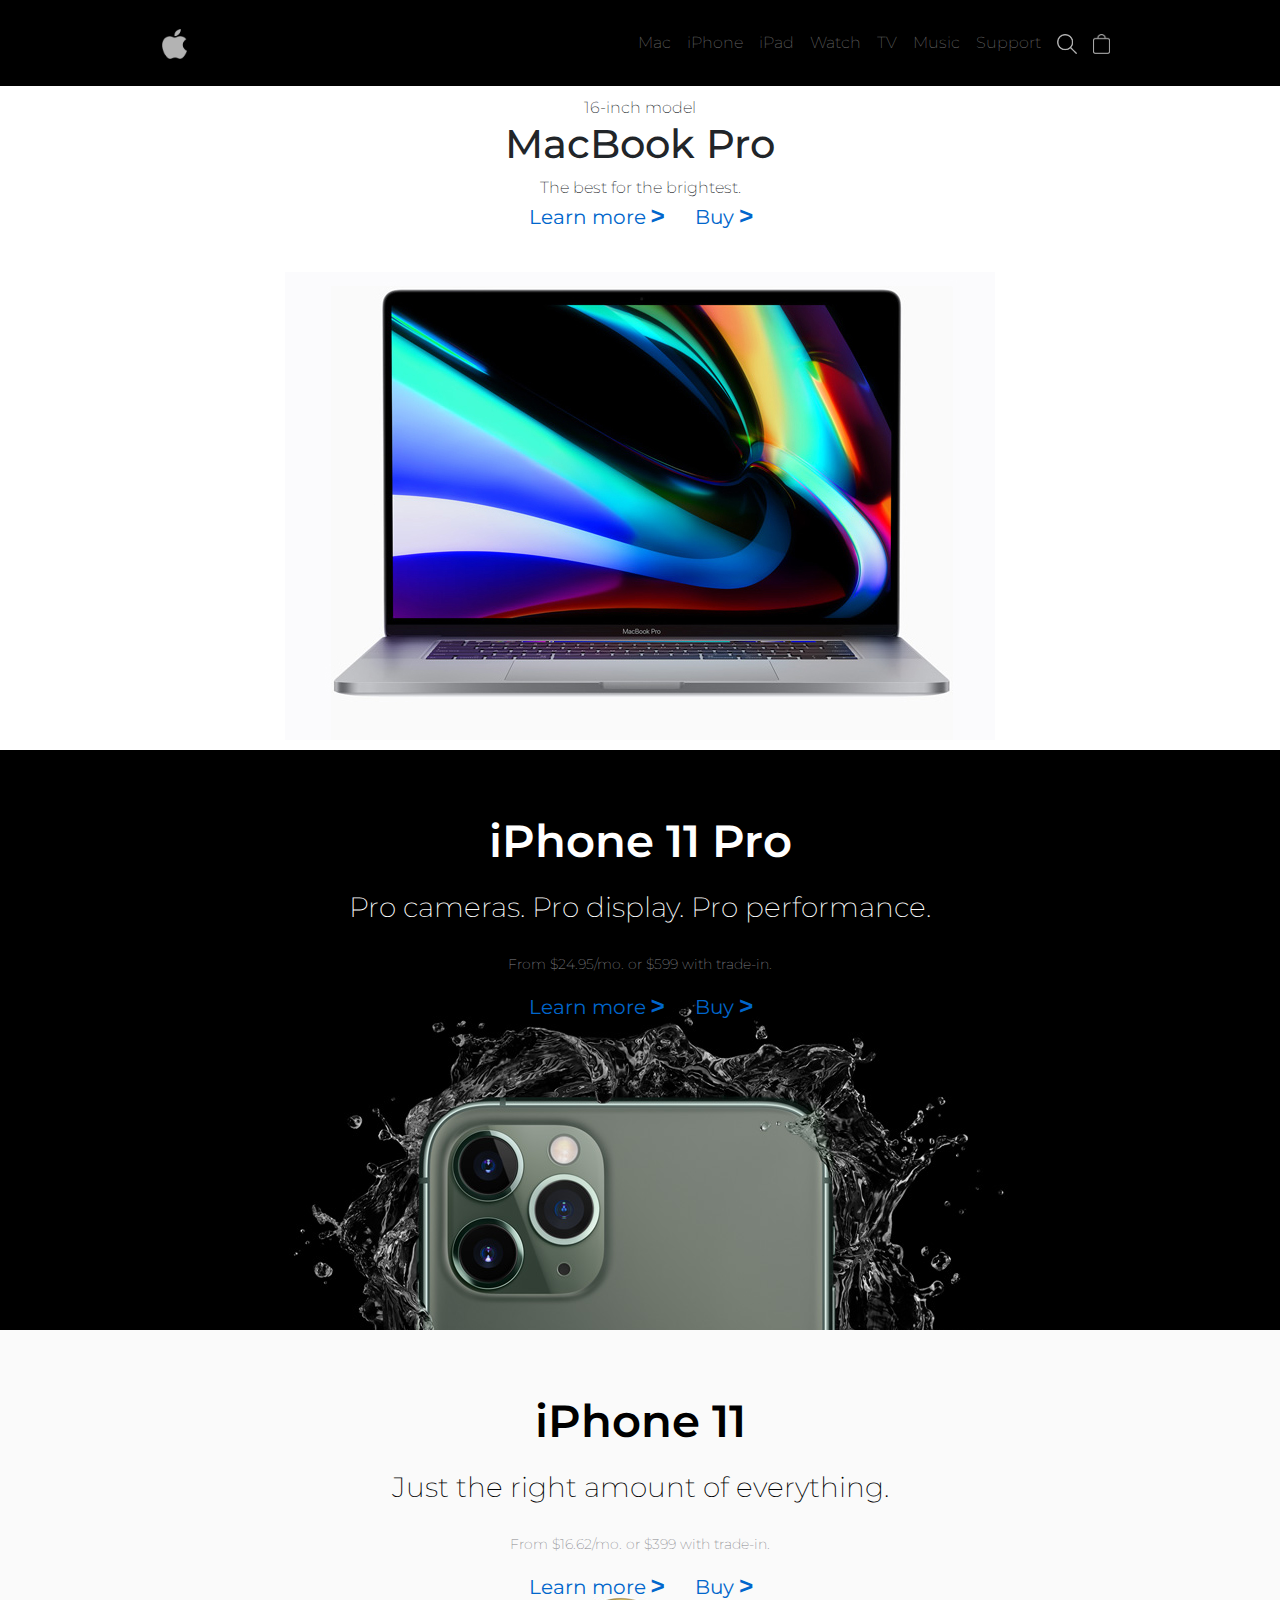
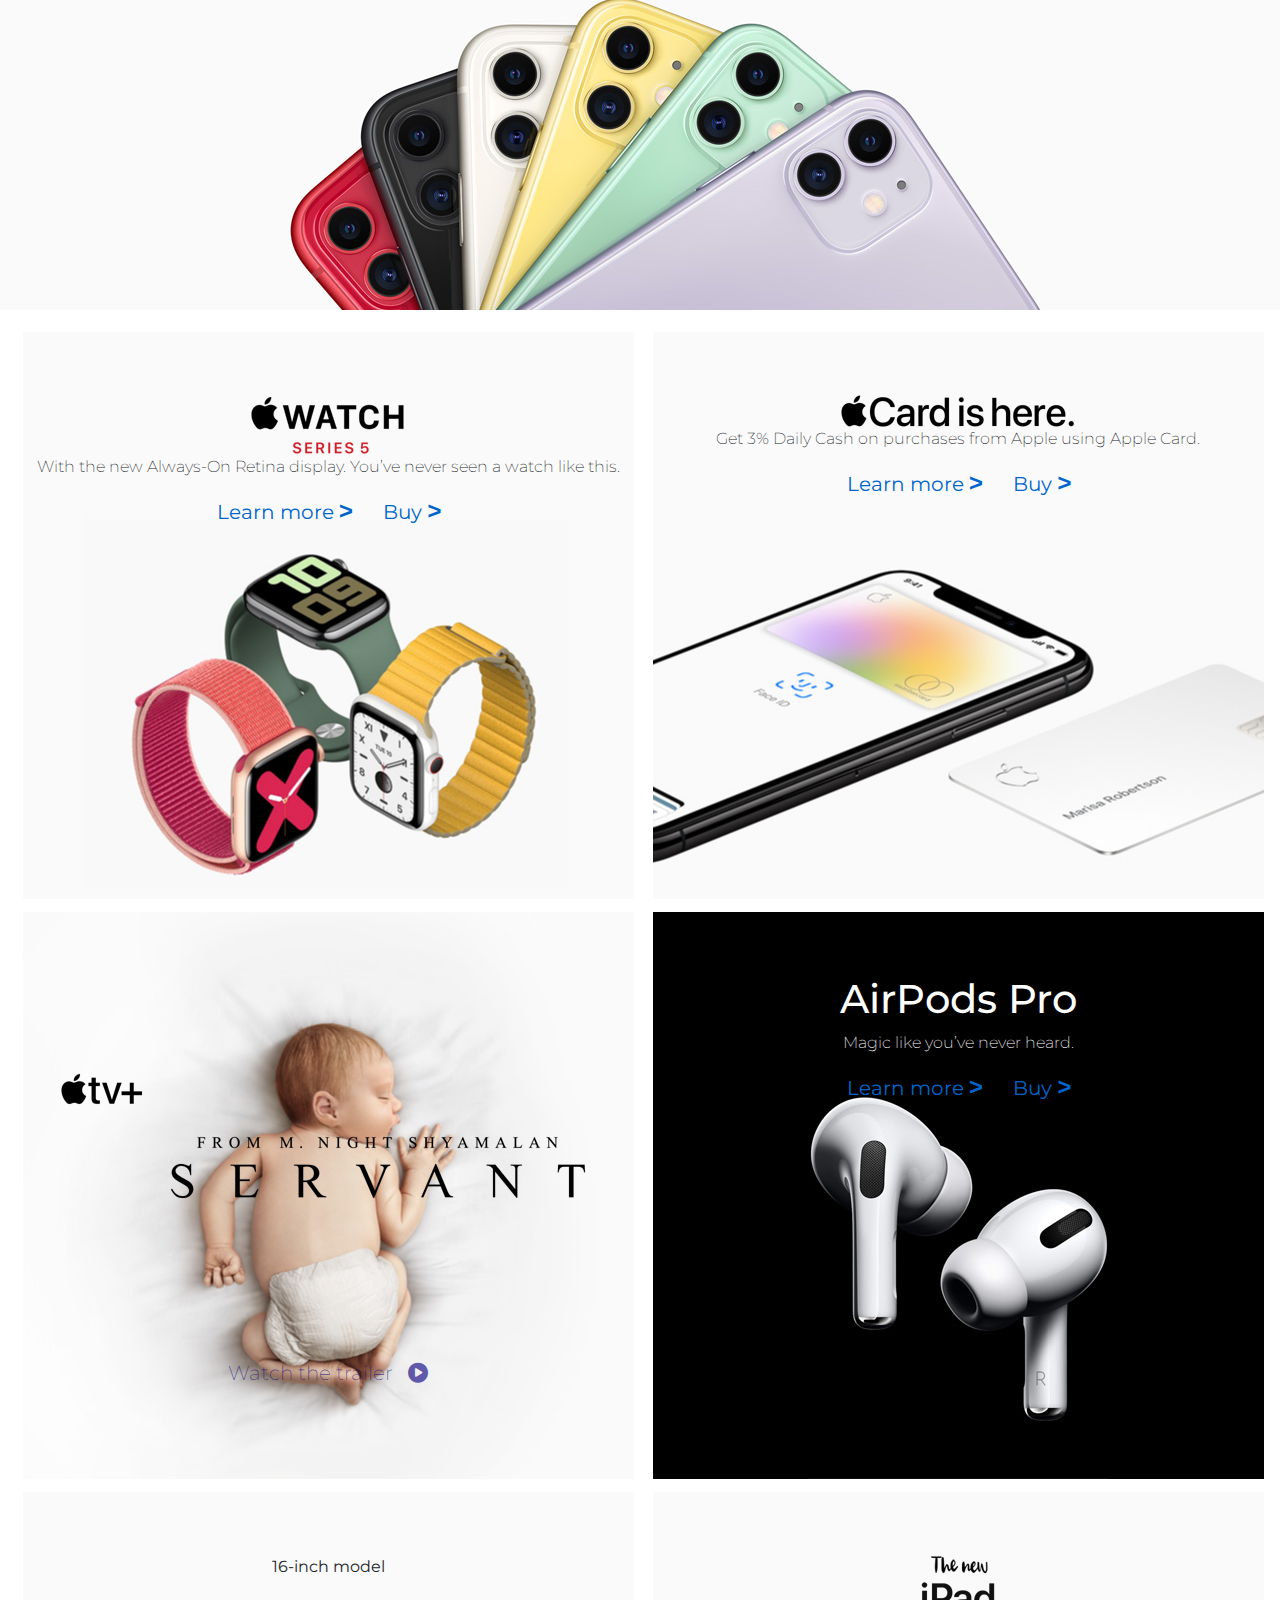
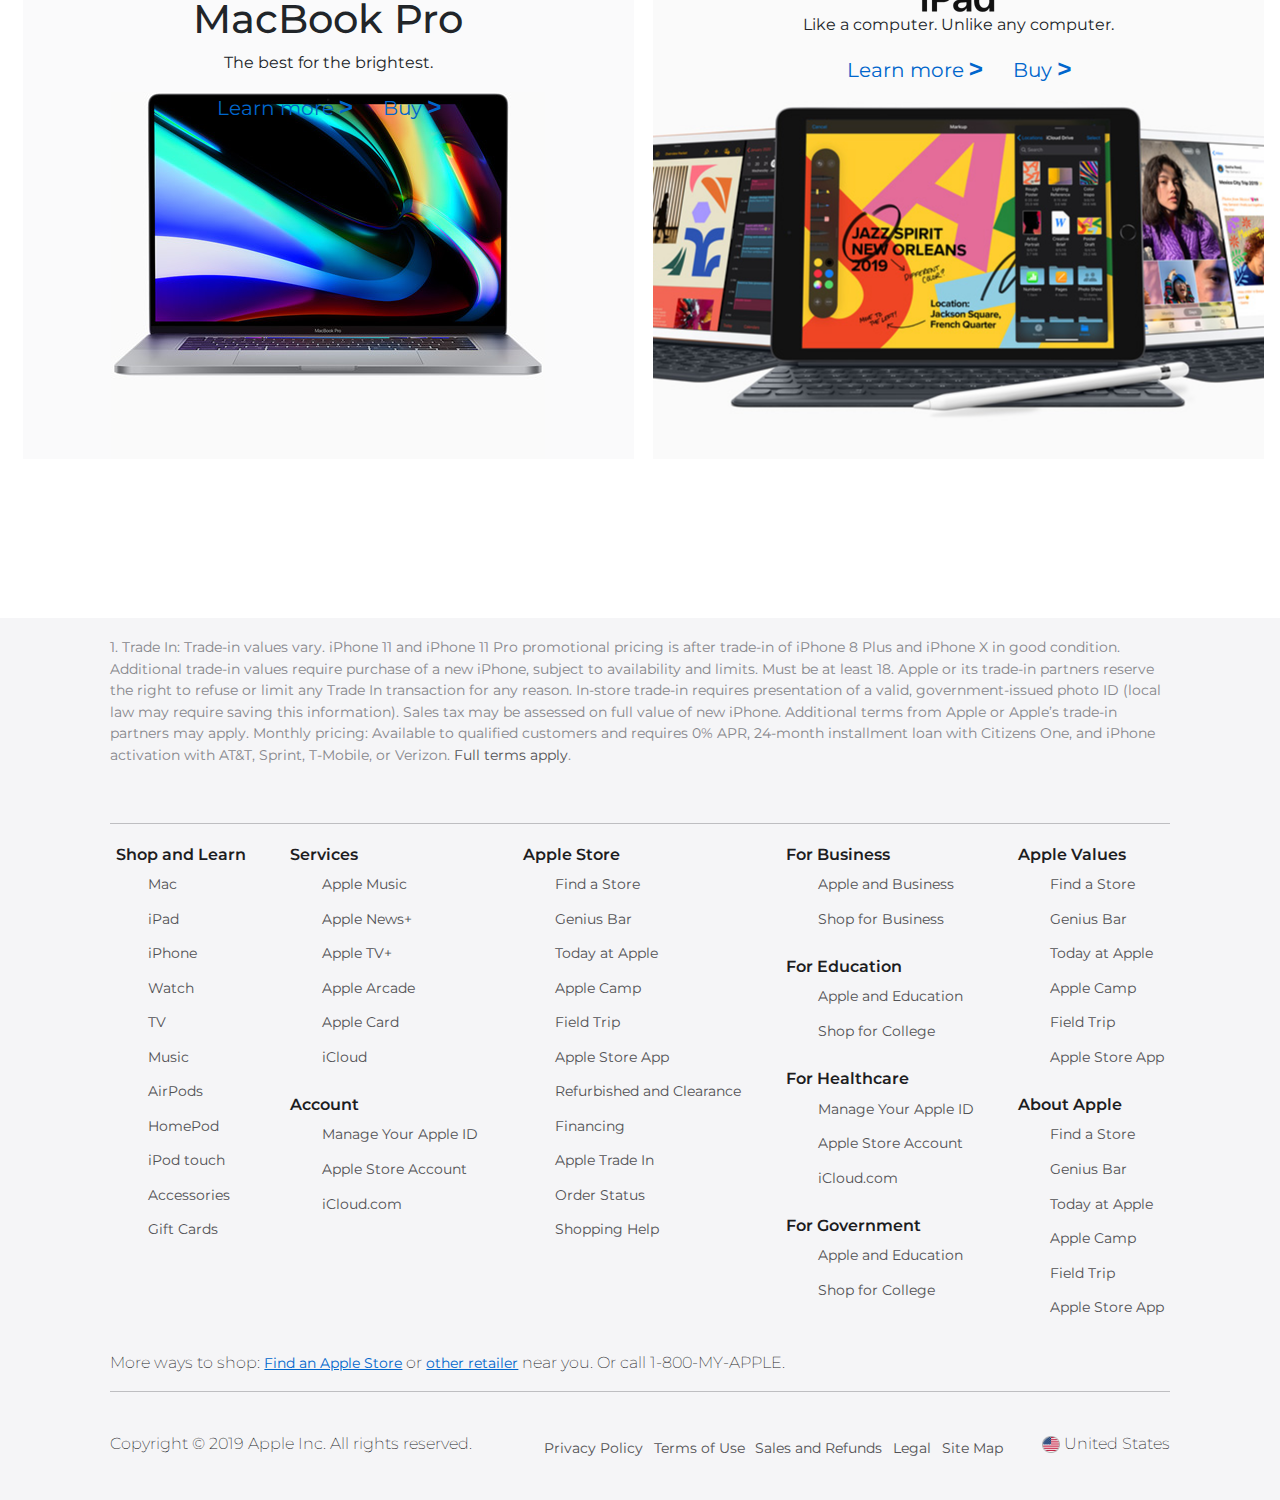
==== commit 943d27f0: "Update index.html" ====
--- a/index.html
+++ b/index.html
@@ -12,7 +12,7 @@
     <!-- Google Fonts -->
     <link href="https://fonts.googleapis.com/css2?family=Montserrat:ital,wght@0,100..900;1,100..900&display=swap" rel="stylesheet">
     <!-- Your Custom CSS -->
-    <link href="styles.css" rel="stylesheet">
+    <link href="./css/styles.css" rel="stylesheet">
 </head>
 
 <body>
--- a/css/styles.css
+++ b/css/styles.css
@@ -0,0 +1,364 @@
+/* general setup */
+
+* {
+    padding: 0;
+    margin: 0;
+}
+
+img {
+    max-width: 100%;
+}
+
+a {
+    text-decoration: none;
+    /* Remove underline from all links */
+    color: #06c;
+    list-style-type: none;
+    font-size: 20px;
+}
+
+body {
+    font-size: 1em;
+    font-family: 'Montserrat', sans-serif;
+    font-weight: 200;
+}
+
+
+/* styling header  */
+
+header {
+    background-color: black;
+    padding: 14px;
+}
+
+nav a {
+    color: #fff;
+    opacity: 0.7;
+}
+
+nav a:hover {
+    opacity: 1;
+}
+
+nav {
+    /* background: skyblue; */
+    width: 980px;
+    margin: 0 auto;
+}
+
+nav ul {
+    display: flex;
+    justify-content: space-between;
+}
+
+
+/* Utility classes */
+
+.logo-link img,
+.search-link img,
+.cart-link img {
+    display: block;
+    height: 23px;
+    /* padding: 12px 0px 0px; */
+}
+
+
+
+/*                ### Footer styling             */
+
+
+/* # footer general setup  */
+
+.footer {
+    /* background-color: rgba(250, 235, 212, 0.824); */
+    padding: 1.2em 6.9em;
+    color: #1d1d1f;
+    background-color: #f5f5f7;
+}
+
+
+/* footer links  */
+
+footer a,
+.footer-upper-note {
+    color: #515154;
+    font-size: 0.9em;
+    font-weight: 400;
+}
+
+.footer-upper-note {
+    color: #86868b
+}
+
+.footer-upper-note a {
+    font-weight: 400;
+    font-size: 0.9rem;
+}
+
+footer a:hover {
+    text-decoration: underline;
+}
+
+
+/* first link section of the footer  */
+
+.main-footer-links-wrapper {
+    display: flex;
+    justify-content: space-between;
+    flex-wrap: wrap;
+    margin-top: 0.66em;
+}
+
+.footer-links-column {
+    padding: 0.33em;
+    /* margin: 0 15px; */
+}
+
+.footer-links-column ul li {
+    /* background-color: blueviolet; */
+    text-decoration: none;
+    list-style-type: none;
+    /* space btween the links  */
+    margin: 0.33em auto;
+    padding-bottom: 0.33em;
+}
+
+.footer-links-column ul {
+    /* background-color: aquamarine; */
+    /* space btween between banch of title and links   */
+    margin-bottom: 1.33em;
+}
+
+.footer-links-column h3 {
+    font-size: 1em;
+    font-weight: 600;
+}
+
+
+/*           2nd link section of z footer       */
+
+.footer-last-para {
+    margin-bottom: 0.66em;
+    a {
+        text-decoration: underline;
+        color: #06c;
+    }
+}
+
+.end-notes,
+.linkss {
+    display: flex;
+    justify-content: space-between;
+    flex-wrap: wrap;
+}
+
+.end-note .linkss {
+    margin: 0 0.66em;
+    padding: 0.66em;
+    flex: 1;
+}
+
+.linkss li {
+    /* 
+    or  .end-notes .linkss li     
+    .linkss ul li -- wont work in this particular case
+    becasue of the html structure. (b/c i denfined the class on the ul it self )
+    */
+    list-style-type: none;
+    margin: auto 0.33em;
+    /* background-color: aquamarine;  just to see which it will be selecting*/
+}
+
+footer img {
+    height: 1.07em;
+}
+
+
+
+
+
+/*                                body                         */
+
+section {
+    /* display: flex;
+    justify-content: space-between;
+    align-items: center; */
+    text-align: center;
+    padding: 10px;
+}
+
+section ul {
+    display: flex;
+    justify-content: center;
+    list-style: none;
+    font-weight: 400;
+}
+
+section ul a {
+    margin-right: 1.5em;
+    text
+    /* padding: 1px; */
+}
+
+section ul code {
+    font-weight: 900;
+    font-size: x-large;
+    /* color: rgb(35, 82, 149); */
+}
+
+section ul a:hover,
+section ul code:hover {
+    color: black;
+}
+
+
+/* this is just for the trial of the ">" arrow  */
+
+.right-arrow {
+    color: rgb(35, 82, 149);
+}
+
+.iPhone-11-Pro {
+    background-image: url(../../resources/images/home/iphone11-pro-bg.jpg);
+    background-position: center;
+    color: #fff;
+    height: 580px;
+    text-align: center;
+    padding: 65px 28px;
+    background-repeat: no-repeat;
+}
+
+.on-background h1 {
+    font-weight: 600;
+    font-size: 2.8em;
+    /* backgroud: #dc2c2c; */
+}
+
+.on-background .discription {
+    padding: 10px 0px;
+    font-size: 1.73em;
+}
+
+.on-background .price {
+    color: #86868b;
+    font-size: 0.85em;
+}
+
+.iPhone-11 {
+    background-image: url(../../resources/images/home/iphone11-bg.jpg);
+    background-position: center;
+    color: black;
+    height: 580px;
+    text-align: center;
+    padding: 65px 28px 0px;
+    background-repeat: no-repeat;
+}
+
+.side-heighlight p {
+    padding: 0.66em 1.3em;
+    font-weight: 400;
+    font-size: large;
+    text-align: center;
+}
+
+
+/* laying the fundation(lay out ) for all teh others. i give this for the 1st side higlight at first but now we can give  all the others the same name and automate the layout (sitting side to sied with specific padding, margin, etc...)*/
+
+.left-heighlight,
+.right-heighlight {
+    background-position: center;
+    background-repeat: no-repeat;
+    /* background-size: cover;  */
+    /* width: 48.5%; */
+    /* margin: 1% 0.5% 15% 1%; */
+    padding-top: 10%;
+    padding-bottom: 50%;
+}
+
+.content {
+    margin-bottom: 10.5em;
+   
+}
+
+.side-heighlight1 .left-heighlight {
+    background-image: url(../../resources/images/home/watch-series-5.jpg);
+}
+
+.side-heighlight1 .right-heighlight {
+    /* background-color: #dc2c2c; */
+    background-image: url(../../resources/images/home/apple-card.jpg);
+}
+
+.side-heighlight2 {
+    .left-heighlight {
+        background-image: url(../../resources/images/home/apple-tv-background.jpg);
+        margin-bottom: 10%;
+    }
+    .right-heighlight {
+        background-image: url(../../resources/images/home/air-pods.jpg);
+        /* padding-top: 10%; */
+        /* margin-top: 25%; */
+        background-color: #000000;
+        color: #fff;
+        background-position: bottom;
+        ul li {
+            padding-bottom: 5%;
+        }
+    }
+}
+
+.servant-logo {
+    margin-top: 25%;
+}
+
+.watch-more-wrapper {
+    margin-top: 25%;
+    a {
+        text-decoration: none;
+        color: rgba(11, 0, 128, 0.644)
+    }
+}
+
+.watch-more-wrapper a:after {
+    font-family: "FontAwesome";
+    font-weight: 900;
+    content: "\f144";
+    padding-left: 15px;
+}
+
+.side-heighlight3 .left-heighlight {
+    background-image: url(../../resources/images/home/macbook-pro.jpg);
+    background-color: #f5f5f78c;
+    /* padding-top: 5%; */
+    background-position: bottom;
+}
+
+.side-heighlight3 .right-heighlight {
+    background-image: url(../../resources/images/home/new-ipad.jpg);
+}
+
+.side-heighlight3 {
+    p {
+        font-weight: 400;
+    }
+}
+
+
+@media(min-width: 740px) {
+    .left-heighlight,
+    .right-heighlight {
+        background-position: center;
+        background-repeat: no-repeat;
+        /* background-size: cover;  */
+        width: 48.5%;
+        margin: 1% 0.5% 0% 1%;
+        padding-top: 5%;
+        padding-bottom: 40%;
+    }
+    .side2side {
+        display: flex;
+        justify-content: center;
+        /* setting the hight is mandatory fot it to be visible since we inserted it as a bg img */
+        height: 580px;
+    }
+}
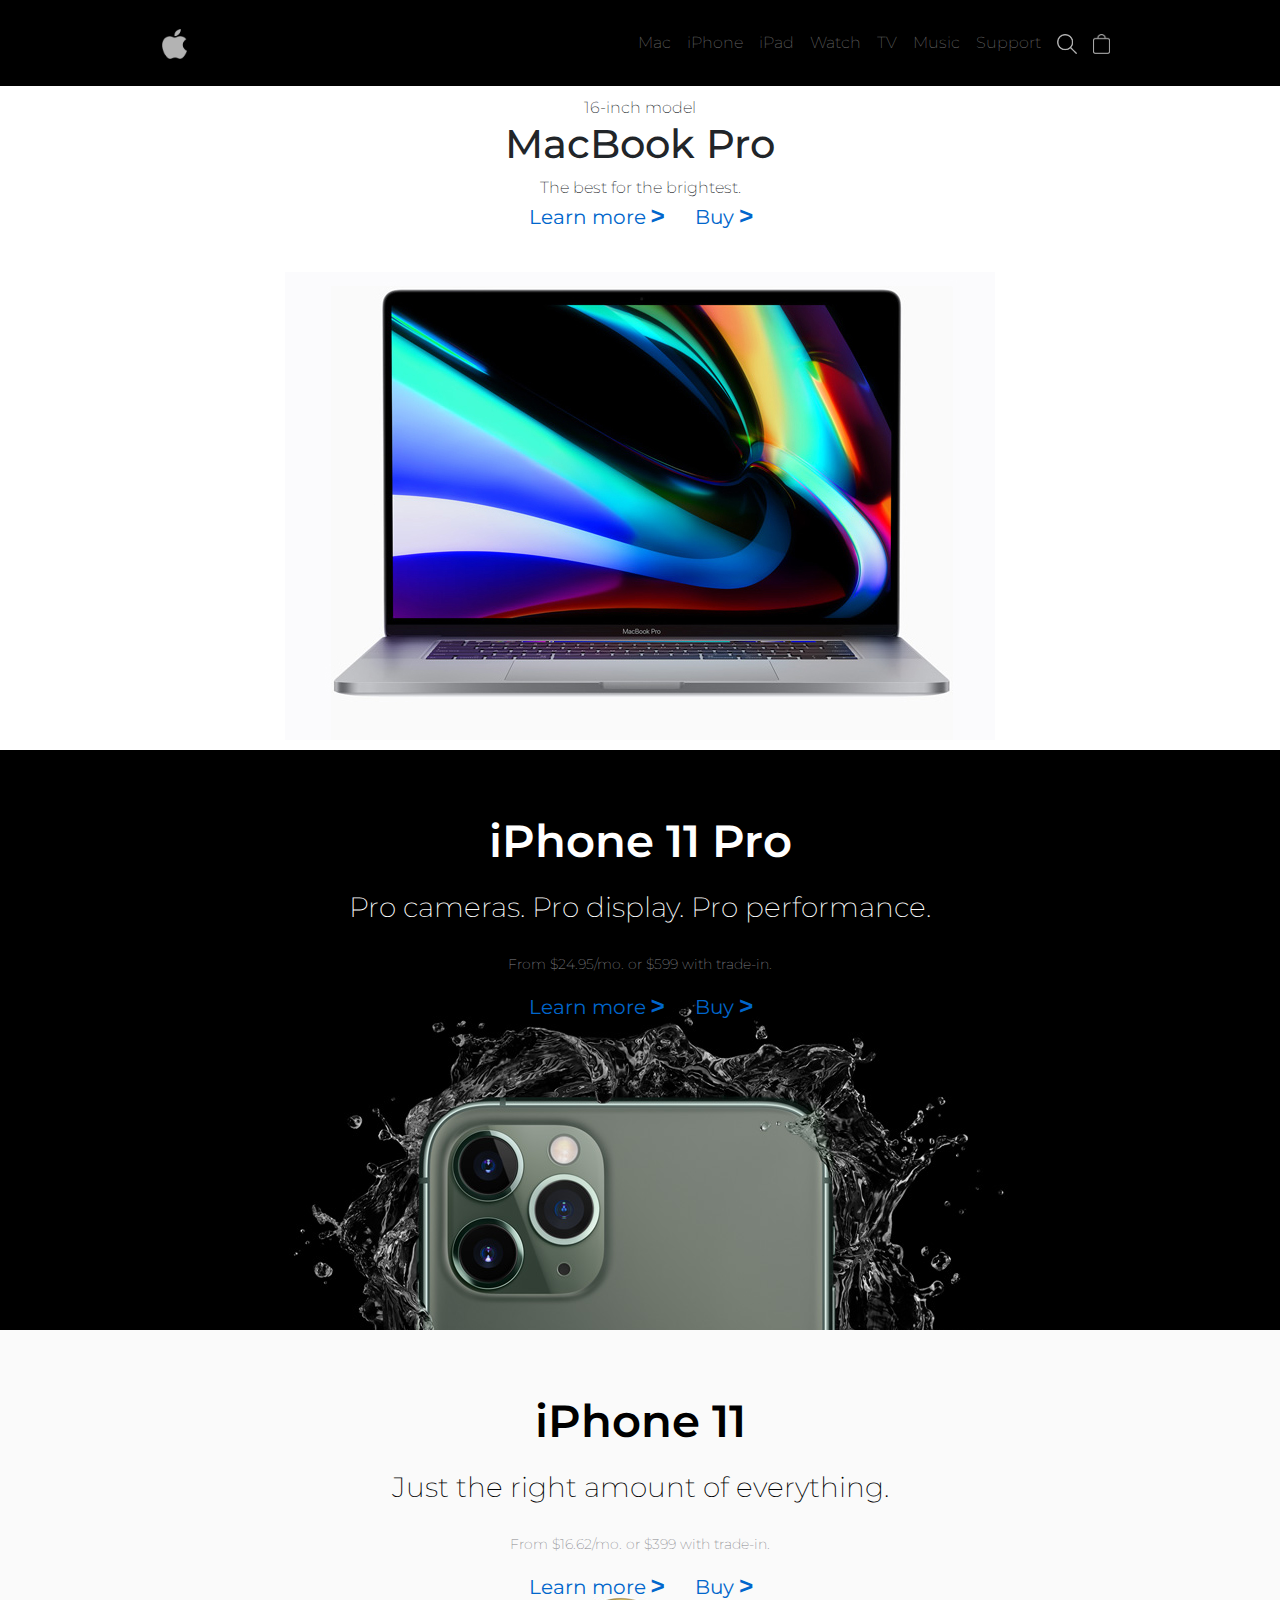
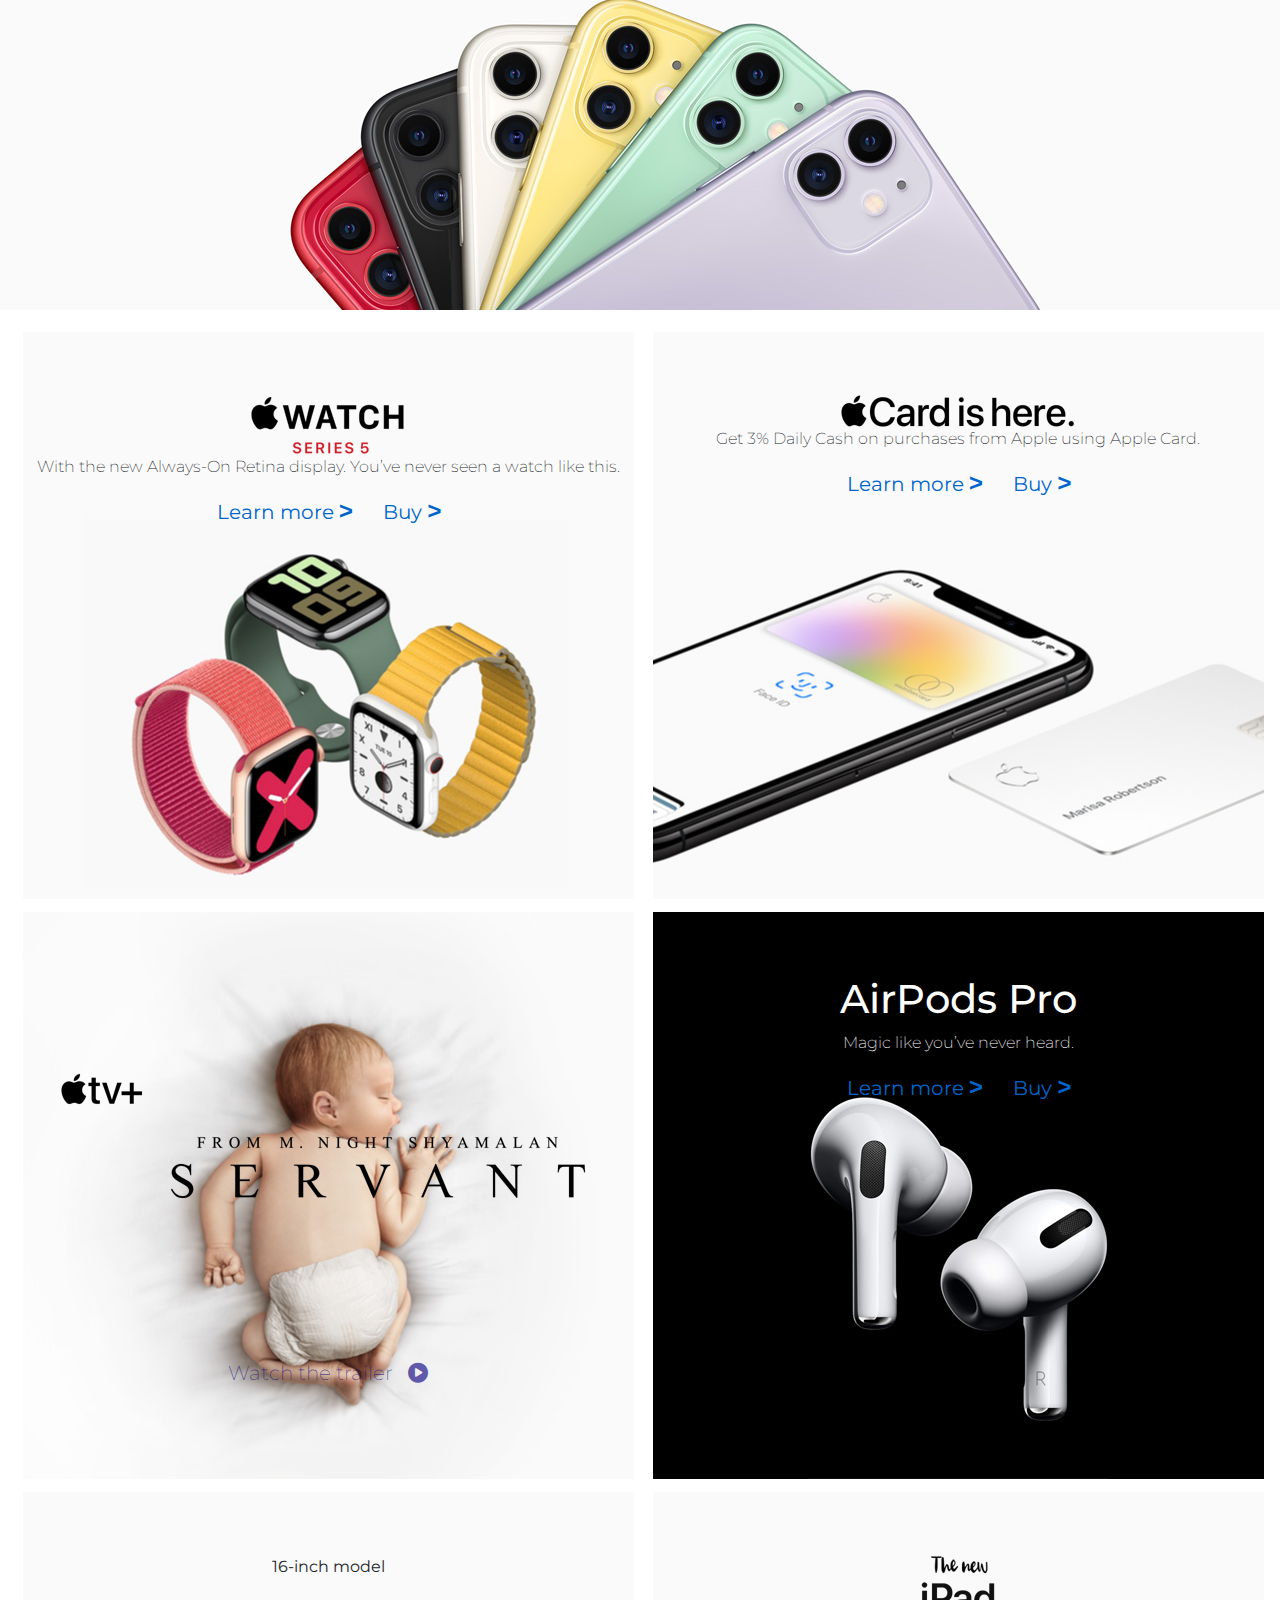
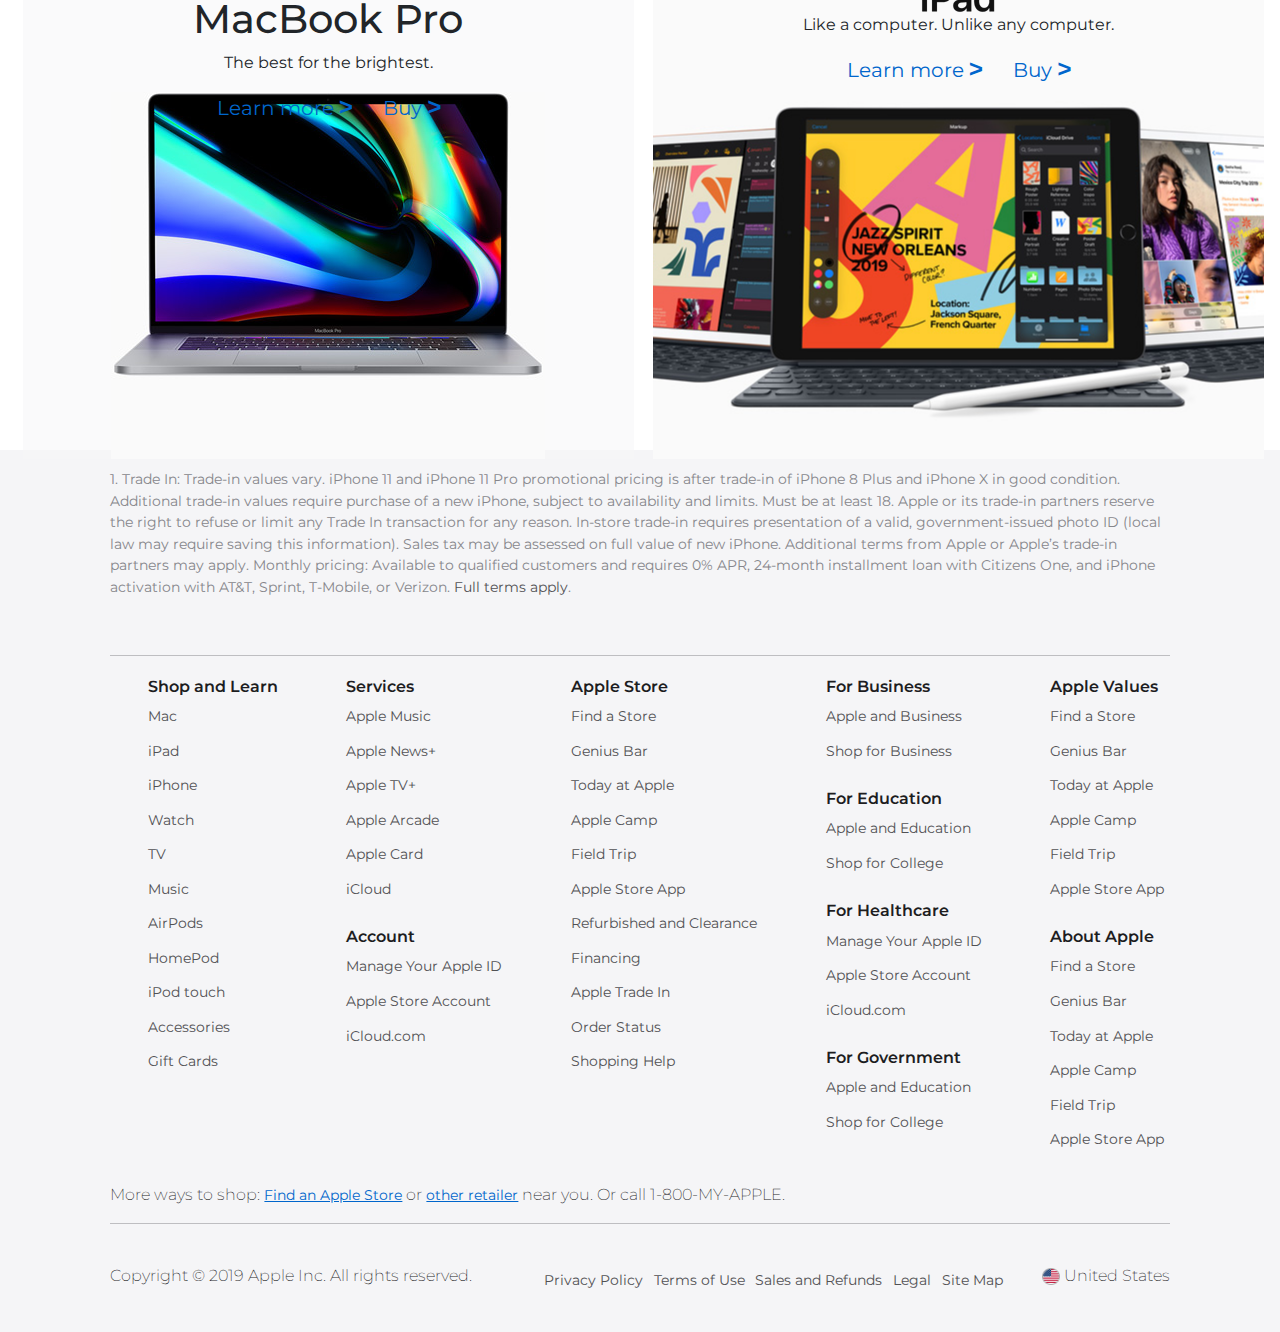
==== commit 5bc7b438: "Update index.html" ====
--- a/index.html
+++ b/index.html
@@ -26,7 +26,7 @@
 
                 <!-- Centered Logo -->
                 <a class="navbar-brand mx-auto order-3 " href="/">
-                    <img src="../../resources/images/icons/logo.png" alt="apple-logo" height="30">
+                    <img src="./resources/images/icons/logo.png" alt="apple-logo" height="30">
                 </a>
 
                 <!-- Collapsible Nav Links -->
@@ -40,10 +40,10 @@
                         <li class="nav-item"><a class="nav-link" href="#">Music</a></li>
                         <li class="nav-item"><a class="nav-link" href="#">Support</a></li>
                         <li class="nav-item">
-                            <a class="nav-link" href="#"><img alt="search-icon" src="../../resources/images/icons/search-icon.png" height="20"></a>
+                            <a class="nav-link" href="#"><img alt="search-icon" src="./resources/images/icons/search-icon.png" height="20"></a>
                         </li>
                         <li class="nav-item">
-                            <a class="nav-link" href="#"><img alt="cart-icon" src="../../resources/images/icons/cart.png" height="20"></a>
+                            <a class="nav-link" href="#"><img alt="cart-icon" src="./resources/images/icons/cart.png" height="20"></a>
                         </li>
                     </ul>
                 </div>
@@ -71,7 +71,7 @@
 
     <!-- image for macbook pro  -->
     <section>
-        <img src="../../resources/images/home/mac-laptop.jpg">
+        <img src="./resources/images/home/mac-laptop.jpg">
     </section>
 
     <!-- iPhone 11 Pro -->
@@ -112,7 +112,7 @@
     <section class=" side2side side-heighlight1">
         <div class="left-heighlight">
             <div class="content">
-                <img src="../../resources/images/icons/watch-series5-logo.png" class="logo">
+                <img src="./resources/images/icons/watch-series5-logo.png" class="logo">
                 <p>With the new Always-On Retina display. You’ve never seen a watch like this.</p>
                 <ul>
                     <li>
@@ -128,7 +128,7 @@
 
         <div class="right-heighlight">
             <div class="content">
-                <img src="../../resources/images/icons/apple-card-logo.png" alt="card is here" class="logo">
+                <img src="./resources/images/icons/apple-card-logo.png" alt="card is here" class="logo">
                 <p>Get 3% Daily Cash on purchases from Apple using Apple Card.</p>
                 <ul>
                     <li>
@@ -148,8 +148,8 @@
     <section class="side2side side-heighlight2">
         <div class=" content left-heighlight">
 
-            <img src="/resources/images/icons/apple-tv-logo.png" alt="apple tv logo">
-            <img src="/resources/images/icons/servant-logo.png" alt="Servant" class="servant-logo">
+            <img src="./resources/images/icons/apple-tv-logo.png" alt="apple tv logo">
+            <img src="./resources/images/icons/servant-logo.png" alt="Servant" class="servant-logo">
             <div class="watch-more-wrapper"><a href="#" target="_blank" rel="noopener noreferrer">Watch the trailer</a></div>
 
         </div>
@@ -188,7 +188,7 @@
         </div>
 
         <div class="right-heighlight">
-            <img src="../../resources/images/icons/new-ipad-logo.png" alt="card is here" class="logo">
+            <img src="./resources/images/icons/new-ipad-logo.png" alt="card is here" class="logo">
             <div class="content">
                 <p class="discription">Like a computer. Unlike any computer.</p>
                 <ul>
@@ -208,7 +208,7 @@
     <!-- Fifth Highlight Section -->
     <!-- <section class="side-highlight3">
         <div class="left-highlight">
-            <img src="../../resources/images/home/ipad-air.jpg" alt="iPad Air" class="logo">
+            <img src="./resources/images/home/ipad-air.jpg" alt="iPad Air" class="logo">
             <p>Light. Bright. Full of might.</p>
             <ul>
                 <li>
@@ -221,7 +221,7 @@
         </div>
 
         <div class="right-highlight">
-            <img src="../../resources/images/home/airpods-max.jpg" alt="AirPods Max" class="logo">
+            <img src="./resources/images/home/airpods-max.jpg" alt="AirPods Max" class="logo">
             <p>High-fidelity audio. Uncompromised.</p>
             <ul>
                 <li>
@@ -234,9 +234,9 @@
         </div>
     </section>
 
+
+    
     <!-- <p>footer begins here</p> -->
-
-    <br> <br> <br> <br> <br> <br> <br>
 
     <footer class="footer">
 
@@ -387,7 +387,7 @@
             </ul>
 
             <div class="end-note">
-                <img src="../../resources/images/icons/16.png" alt=""> United States
+                <img src="./resources/images/icons/16.png" alt=""> United States
             </div>
         </div>
 
--- a/css/styles.css
+++ b/css/styles.css
@@ -23,7 +23,6 @@
     font-weight: 200;
 }
 
-
 /* styling header  */
 
 header {
@@ -50,7 +49,6 @@
     display: flex;
     justify-content: space-between;
 }
-
 
 /* Utility classes */
 
@@ -132,6 +130,7 @@
 .footer-links-column h3 {
     font-size: 1em;
     font-weight: 600;
+    padding-left: 2em;
 }
 
 
@@ -219,7 +218,7 @@
 }
 
 .iPhone-11-Pro {
-    background-image: url(../../resources/images/home/iphone11-pro-bg.jpg);
+    background-image: url(../resources/images/home/iphone11-pro-bg.jpg);
     background-position: center;
     color: #fff;
     height: 580px;
@@ -245,7 +244,7 @@
 }
 
 .iPhone-11 {
-    background-image: url(../../resources/images/home/iphone11-bg.jpg);
+    background-image: url(../resources/images/home/iphone11-bg.jpg);
     background-position: center;
     color: black;
     height: 580px;
@@ -281,21 +280,21 @@
 }
 
 .side-heighlight1 .left-heighlight {
-    background-image: url(../../resources/images/home/watch-series-5.jpg);
+    background-image: url(../resources/images/home/watch-series-5.jpg);
 }
 
 .side-heighlight1 .right-heighlight {
     /* background-color: #dc2c2c; */
-    background-image: url(../../resources/images/home/apple-card.jpg);
+    background-image: url(../resources/images/home/apple-card.jpg);
 }
 
 .side-heighlight2 {
     .left-heighlight {
-        background-image: url(../../resources/images/home/apple-tv-background.jpg);
+        background-image: url(../resources/images/home/apple-tv-background.jpg);
         margin-bottom: 10%;
     }
     .right-heighlight {
-        background-image: url(../../resources/images/home/air-pods.jpg);
+        background-image: url(../resources/images/home/air-pods.jpg);
         /* padding-top: 10%; */
         /* margin-top: 25%; */
         background-color: #000000;
@@ -327,14 +326,14 @@
 }
 
 .side-heighlight3 .left-heighlight {
-    background-image: url(../../resources/images/home/macbook-pro.jpg);
+    background-image: url(../resources/images/home/macbook-pro.jpg);
     background-color: #f5f5f78c;
     /* padding-top: 5%; */
     background-position: bottom;
 }
 
 .side-heighlight3 .right-heighlight {
-    background-image: url(../../resources/images/home/new-ipad.jpg);
+    background-image: url(../resources/images/home/new-ipad.jpg);
 }
 
 .side-heighlight3 {
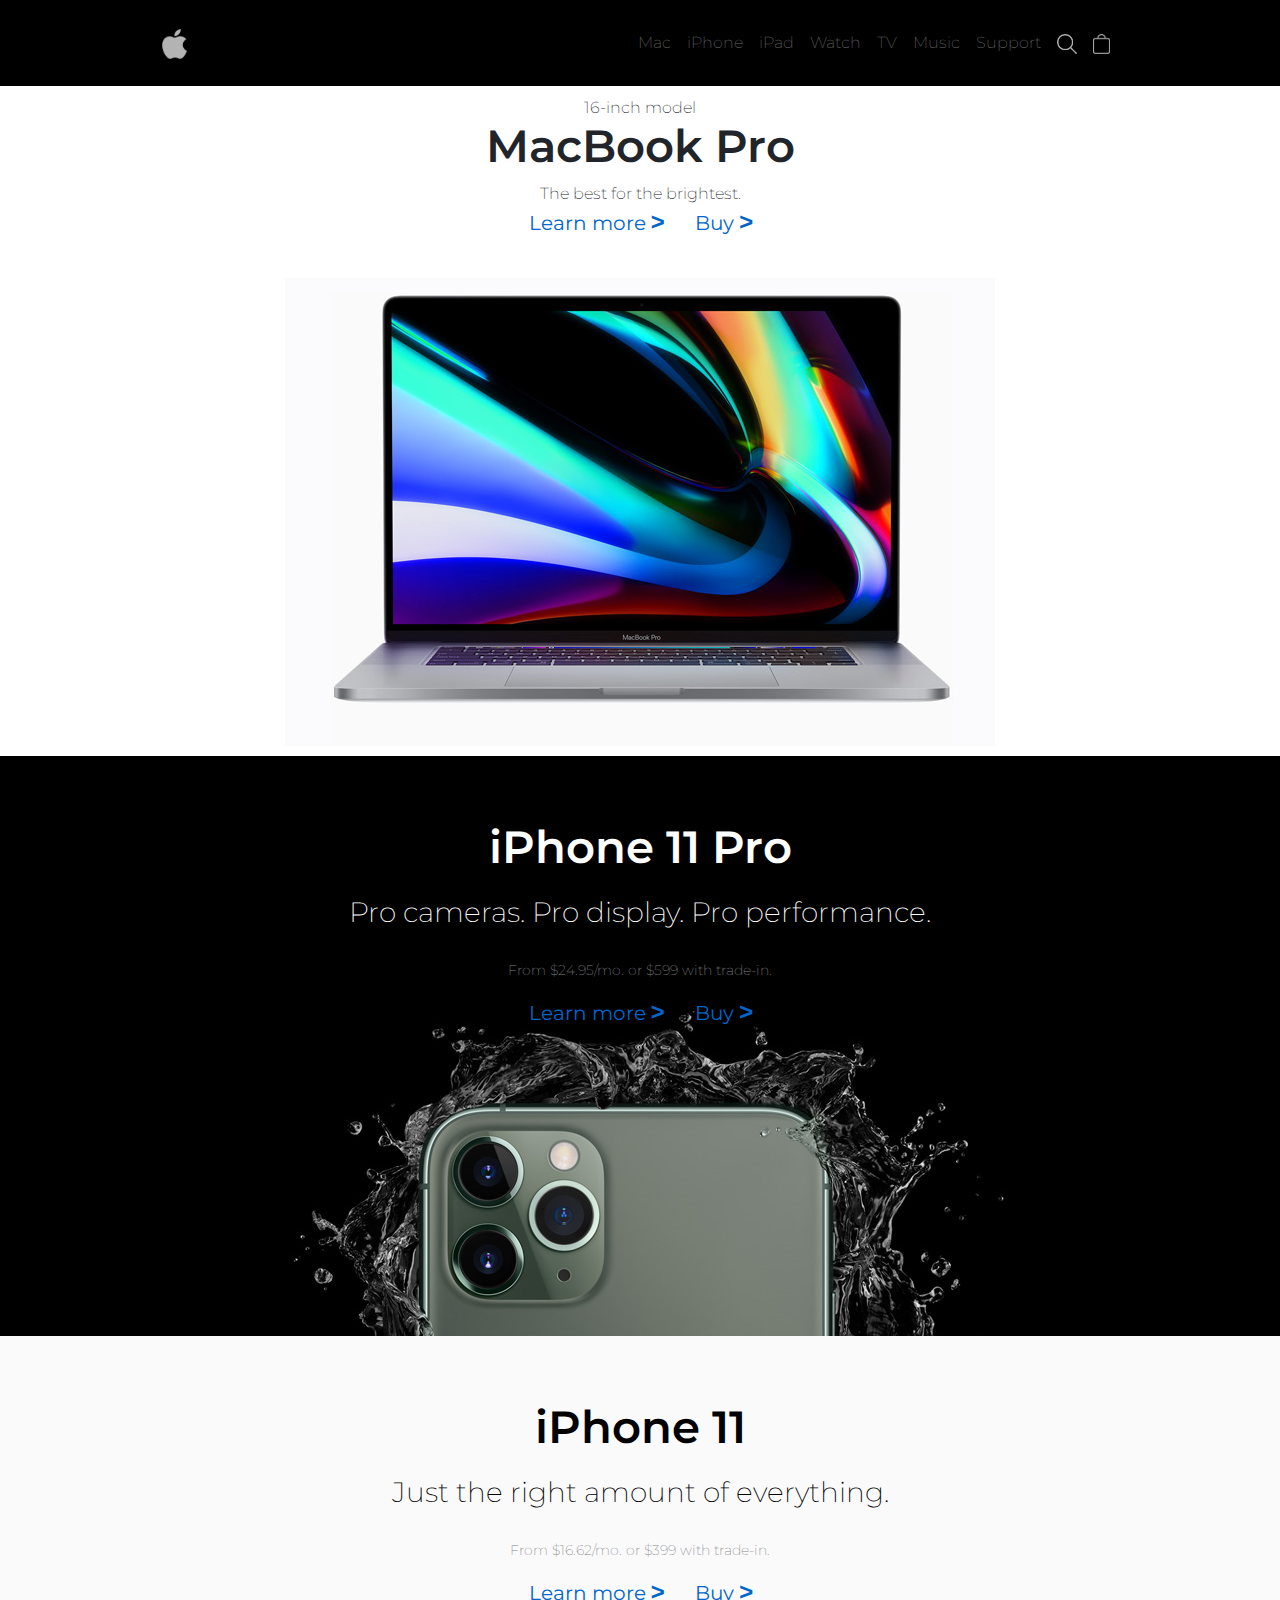
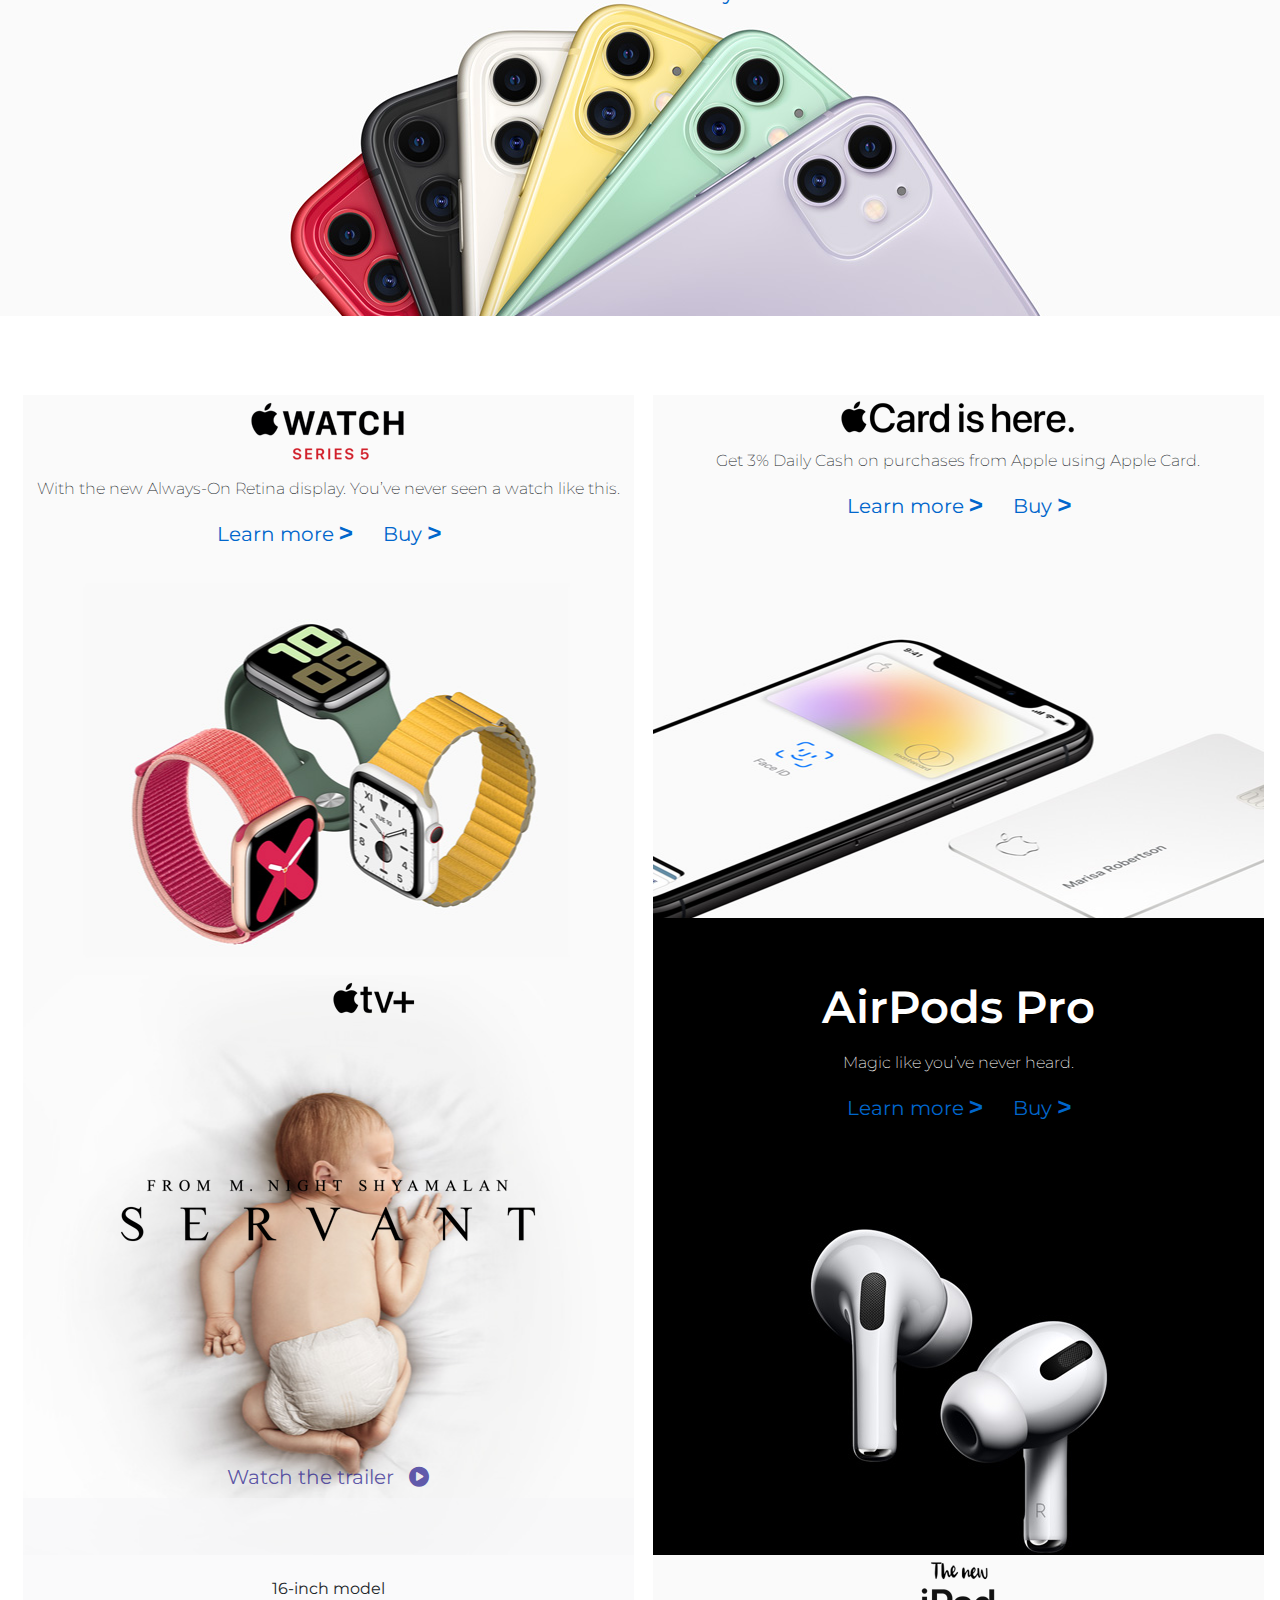
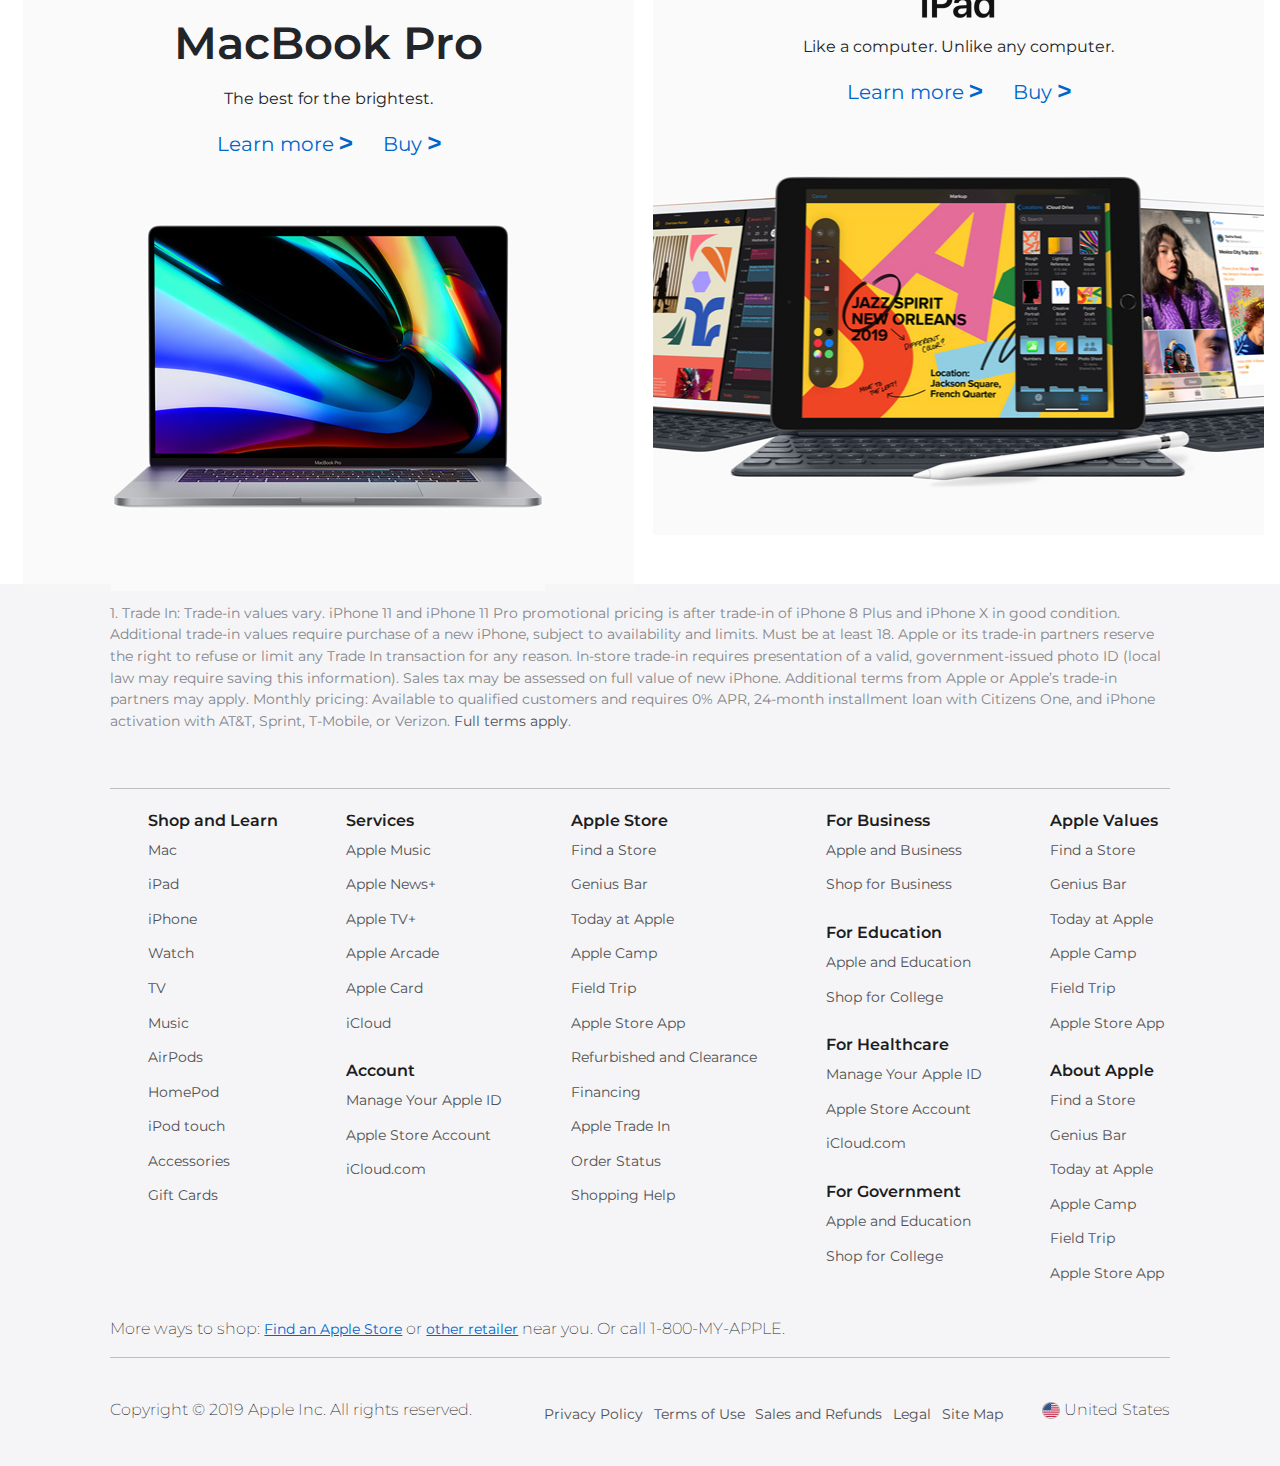
==== commit e83bf839: "Update index.html" ====
--- a/index.html
+++ b/index.html
@@ -148,7 +148,7 @@
     <section class="side2side side-heighlight2">
         <div class=" content left-heighlight">
 
-            <img src="./resources/images/icons/apple-tv-logo.png" alt="apple tv logo">
+            <img src="./resources/images/icons/apple-tv-logo.png" alt="apple tv logo" class="tv-logo">
             <img src="./resources/images/icons/servant-logo.png" alt="Servant" class="servant-logo">
             <div class="watch-more-wrapper"><a href="#" target="_blank" rel="noopener noreferrer">Watch the trailer</a></div>
 
@@ -204,38 +204,7 @@
         </div>
     </section>
 
-
-    <!-- Fifth Highlight Section -->
-    <!-- <section class="side-highlight3">
-        <div class="left-highlight">
-            <img src="./resources/images/home/ipad-air.jpg" alt="iPad Air" class="logo">
-            <p>Light. Bright. Full of might.</p>
-            <ul>
-                <li>
-                    <a href="http://" rel="noopener noreferrer" target="_blank">Learn more <code>&#62;</code></a>
-                </li>
-                <li>
-                    <a href="http://" rel="noopener noreferrer" target="_blank">Buy <code>&#62;</code></a>
-                </li>
-            </ul>
-        </div>
-
-        <div class="right-highlight">
-            <img src="./resources/images/home/airpods-max.jpg" alt="AirPods Max" class="logo">
-            <p>High-fidelity audio. Uncompromised.</p>
-            <ul>
-                <li>
-                    <a href="http://" rel="noopener noreferrer" target="_blank">Learn more <code>&#62;</code></a>
-                </li>
-                <li>
-                    <a href="http://" rel="noopener noreferrer" target="_blank">Buy <code>&#62;</code></a>
-                </li>
-            </ul>
-        </div>
-    </section>
-
-
-    
+  
     <!-- <p>footer begins here</p> -->
 
     <footer class="footer">
@@ -392,6 +361,9 @@
         </div>
 
     </footer>
+    
+ <!-- Bootstrap JS -->
+ <script src="https://cdn.jsdelivr.net/npm/bootstrap@5.3.0/dist/js/bootstrap.bundle.min.js"></script>
 
 </body>
 
--- a/css/styles.css
+++ b/css/styles.css
@@ -23,6 +23,7 @@
     font-weight: 200;
 }
 
+
 /* styling header  */
 
 header {
@@ -49,6 +50,7 @@
     display: flex;
     justify-content: space-between;
 }
+
 
 /* Utility classes */
 
@@ -59,7 +61,6 @@
     height: 23px;
     /* padding: 12px 0px 0px; */
 }
-
 
 
 /*                ### Footer styling             */
@@ -173,9 +174,6 @@
 }
 
 
-
-
-
 /*                                body                         */
 
 section {
@@ -231,6 +229,11 @@
     font-weight: 600;
     font-size: 2.8em;
     /* backgroud: #dc2c2c; */
+}
+
+h1 {
+    font-weight: 600;
+    font-size: 2.8em;
 }
 
 .on-background .discription {
@@ -276,7 +279,9 @@
 
 .content {
     margin-bottom: 10.5em;
-   
+    p {
+        margin: 1rem 0;
+    }
 }
 
 .side-heighlight1 .left-heighlight {
@@ -306,15 +311,26 @@
     }
 }
 
+.tv-logo {
+    /* display: block; */
+    text-align: center;
+    justify-content: center;
+    padding-left: 20%;
+}
+
 .servant-logo {
     margin-top: 25%;
 }
 
 .watch-more-wrapper {
-    margin-top: 25%;
+    margin-top: 35%;
     a {
         text-decoration: none;
-        color: rgba(11, 0, 128, 0.644)
+        color: rgba(11, 0, 128, 0.644);
+        font-weight: bolder;
+    }
+    a:hover{
+        color: rgba(211, 18, 18, 0.867);
     }
 }
 
@@ -339,9 +355,12 @@
 .side-heighlight3 {
     p {
         font-weight: 400;
-    }
-}
-
+        /* margin-top: -2%; */
+    }
+    .content {
+        /* padding-bottom: 5%; */
+    }
+}
 
 @media(min-width: 740px) {
     .left-heighlight,
@@ -352,7 +371,7 @@
         width: 48.5%;
         margin: 1% 0.5% 0% 1%;
         padding-top: 5%;
-        padding-bottom: 40%;
+        /* padding-bottom: 40%; */
     }
     .side2side {
         display: flex;
@@ -360,4 +379,13 @@
         /* setting the hight is mandatory fot it to be visible since we inserted it as a bg img */
         height: 580px;
     }
-}
+    .tv-logo {
+        padding-left: 15%;
+    
+    }
+    .side-heighlight3 {
+        /* padding-bottom: 20%; */
+        margin-bottom: 10%;
+        /* background-color: yellow; */
+    }
+}
